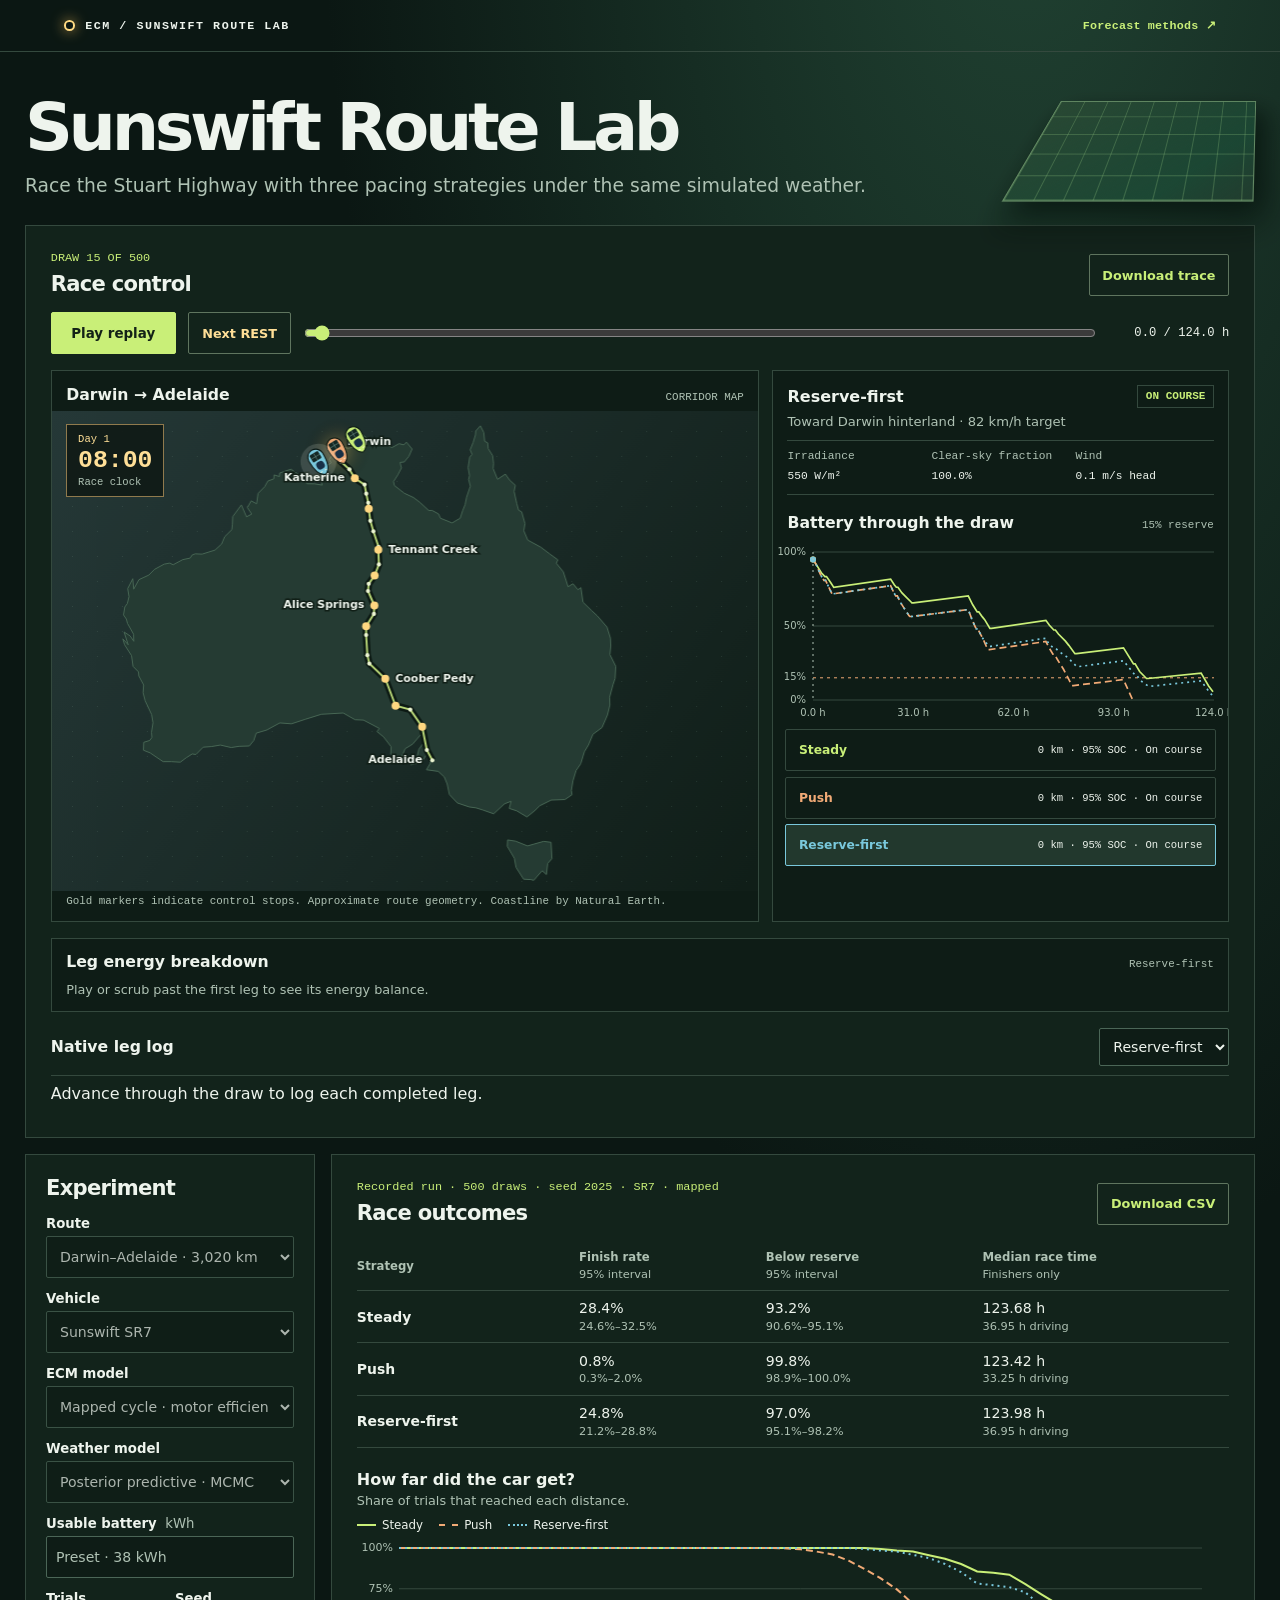
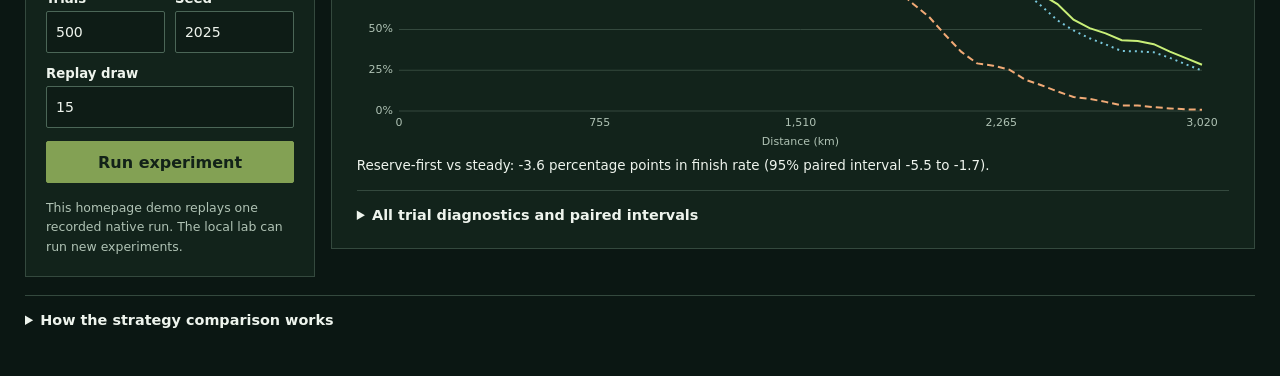
==== apps/route-lab/web/index.html @ 1223fb74 "Build race control replay and forecast inspection" ====
<!DOCTYPE html>
<html lang="en">
<head>
  <meta charset="utf-8">
  <meta name="viewport" content="width=device-width, initial-scale=1">
  <title>Sunswift Route Lab</title>
  <link rel="stylesheet" href="./lab.css">
  <script src="./lab.mjs" type="module"></script>
</head>
<body>
  <header class="top">
    <a class="brand" href="./"><span class="mark" aria-hidden="true"></span>ECM / SUNSWIFT ROUTE LAB</a>
    <nav aria-label="Pages"><a href="./methods.html">Forecast methods <span aria-hidden="true">↗</span></a></nav>
  </header>
  <main id="route-lab" data-endpoint="./api/run">
    <div class="intro">
      <div>
        <h1>Sunswift Route Lab</h1>
        <p>Race the Stuart Highway with three pacing strategies under the same simulated weather.</p>
      </div>
      <div class="solar-grid" aria-hidden="true"></div>
    </div>
    <section class="replay" id="replay" aria-labelledby="replay-heading" hidden>
      <div class="section-head">
        <div>
          <p class="readout" id="draw-label"></p>
          <h2 id="replay-heading">Race control</h2>
        </div>
        <button type="button" id="download-trace" class="download">Download trace</button>
      </div>
      <div class="timeline">
        <button type="button" id="play" class="play">Play replay</button>
        <button type="button" id="next-rest" class="download">Next REST</button>
        <label for="leg" class="sr-only">Elapsed race time</label>
        <input id="leg" type="range" min="0" max="0" step="any" value="0">
        <output id="leg-label" for="leg"></output>
      </div>
      <div class="race-dashboard">
        <figure class="map-card">
          <div class="panel-heading">
            <h3 id="route-map-heading">Route map</h3>
            <span id="map-kind"></span>
          </div>
          <div class="map-frame">
            <canvas id="route-map" role="img" aria-label="Animated Sunswift-style cars positioned along the simulated route. Each strategy’s distance and charge are shown alongside."></canvas>
            <div class="map-clock"><span id="race-day"></span><strong id="race-clock"></strong><span>Race clock</span></div>
          </div>
          <figcaption id="map-caption"></figcaption>
        </figure>
        <div class="battery-card">
          <section class="telemetry" aria-label="Selected strategy telemetry">
            <div class="telemetry-head"><strong id="active-policy"></strong><span id="race-phase" class="phase"></span></div>
            <p id="race-place"></p>
            <dl class="weather-strip">
              <div><dt>Irradiance</dt><dd id="race-solar"></dd></div>
              <div><dt>Clear-sky fraction</dt><dd id="race-cloud"></dd></div>
              <div><dt>Wind</dt><dd id="race-wind"></dd></div>
            </dl>
          </section>
          <div class="panel-heading"><h3>Battery through the draw</h3><span>15% reserve</span></div>
          <canvas id="battery" role="img" aria-label="State of charge by elapsed race time for the three strategies, with a dashed 15 percent reserve line."></canvas>
          <div id="policy-readouts" class="policy-readouts" aria-label="Select a strategy to inspect"></div>
        </div>
      </div>
      <section class="energy-card" aria-labelledby="energy-heading">
        <div class="panel-heading"><h3 id="energy-heading">Leg energy breakdown</h3><span id="energy-place"></span></div>
        <div id="energy-breakdown"></div>
      </section>
      <div class="log-head">
        <h3>Native leg log</h3>
        <label for="log-policy" class="sr-only">Log strategy</label>
        <select id="log-policy" aria-label="Log strategy">
          <option value="steady">Steady</option>
          <option value="push">Push</option>
          <option value="reserve-first" selected>Reserve-first</option>
        </select>
      </div>
      <ol id="trace-log" class="trace-log"></ol>
    </section>
    <div class="workspace">
      <aside class="settings">
        <h2>Experiment</h2>
        <form id="experiment">
          <fieldset id="run-inputs">
          <label for="route">Route</label>
          <select id="route" name="route">
            <option value="outback">Darwin–Adelaide · 3,020 km</option>
            <option value="rolling">Rolling country · 1,150 km</option>
          </select>
          <label for="vehicle">Vehicle</label>
          <select id="vehicle" name="vehicle">
            <option value="sr7">Sunswift SR7</option>
            <option value="sr8">SR8 battery + solar scenario</option>
            <option value="reference">Reference solar car</option>
          </select>
          <label for="model">ECM model</label>
          <select id="model" name="model">
            <option value="segment">Segment · fixed cruise</option>
            <option value="cycle">Drive cycle · speed ramps</option>
            <option value="mapped" selected>Mapped cycle · motor efficiency</option>
          </select>
          <label for="weather">Weather model</label>
          <select id="weather" name="weather">
            <option value="posterior">Posterior predictive · MCMC</option>
            <option value="baseline">Synthetic baseline</option>
          </select>
          <label for="pack">Usable battery <span>kWh</span></label>
          <input id="pack" name="pack_kwh" type="number" min="0.001" step="any" placeholder="Preset · 38 kWh">
          <div class="field-pair">
            <div>
              <label for="trials">Trials</label>
              <input id="trials" name="trials" type="number" required min="1" max="3000" step="1" value="500">
            </div>
            <div>
              <label for="seed">Seed</label>
              <input id="seed" name="seed" type="text" inputmode="numeric" required pattern="[0-9]{1,20}" value="2025">
            </div>
          </div>
          <label for="trace-trial">Replay draw</label>
          <input id="trace-trial" name="trace_trial" type="number" required min="1" max="500" step="1" value="15">
          <button id="run" type="submit">Run experiment</button>
          </fieldset>
        </form>
        <p class="settings-note" id="input-note">The routes and weather are synthetic. The SR8 preset covers battery and solar operation with provisional inputs.</p>
      </aside>
      <section class="results" aria-labelledby="results-heading" aria-busy="true">
        <div class="section-head">
          <div>
            <p class="readout" id="status" role="status">Running the first experiment…</p>
            <h2 id="results-heading">Race outcomes</h2>
          </div>
          <button type="button" id="download" class="download" disabled>Download CSV</button>
        </div>
        <div id="outcomes" hidden>
          <div class="table-wrap">
            <table>
              <thead>
                <tr><th scope="col">Strategy</th><th scope="col">Finish rate <span>95% interval</span></th><th scope="col">Below reserve <span>95% interval</span></th><th scope="col">Median race time <span>Finishers only</span></th></tr>
              </thead>
              <tbody id="summary"></tbody>
            </table>
          </div>
          <div class="chart-section">
            <h3>How far did the car get?</h3>
            <p>Share of trials that reached each distance.</p>
            <ul class="legend" aria-label="Chart series">
              <li><i class="steady"></i>Steady</li><li><i class="push"></i>Push</li><li><i class="reserve"></i>Reserve-first</li>
            </ul>
            <canvas id="reach" role="img" aria-label="Share of trials reaching each distance for the three pacing strategies. Finish rates are in the table above."></canvas>
          </div>
          <p class="comparison" id="comparison"></p>
          <details class="diagnostics">
            <summary>All trial diagnostics and paired intervals</summary>
            <div class="table-wrap">
              <table>
                <caption>Difference from steady · 95% paired interval</caption>
                <thead><tr><th scope="col">Strategy</th><th scope="col">Finish rate</th><th scope="col">Below reserve</th></tr></thead>
                <tbody id="paired"></tbody>
              </table>
              <table>
                <caption>Median across all simulated trials</caption>
                <thead>
                  <tr><th scope="col">Strategy</th><th scope="col">Distance</th><th scope="col">Final charge</th>
                  <th scope="col">Min. charge</th><th scope="col">DC demand</th><th scope="col">Solar</th><th scope="col">Spill</th></tr>
                </thead>
                <tbody id="trial-diagnostics"></tbody>
              </table>
            </div>
          </details>
        </div>
      </section>
    </div>
    <details>
      <summary>How the strategy comparison works</summary>
      <p>Before racing, a strategy team needs to know how much pace the battery can support when the weather changes. The lab draws possible conditions, runs all three policies on each draw, then measures how often each policy finishes or dips below 15% charge.</p>
      <p>Steady targets 82 km/h. Push targets 92 km/h. Reserve-first chooses 92, 85 or 75 km/h based on the energy it expects to spend on the current leg. Each strategy respects the leg’s cruise target cap. The intervals measure uncertainty from the simulated sample.</p>
    </details>
  </main>
</body>
</html>
---- apps/route-lab/web/lab.css ----
:root {
  color-scheme: dark;
  --paper: #0b1713;
  --sheet: #12231b;
  --field: #0e1c16;
  --ink: #eef4ed;
  --muted: #afc2b4;
  --line: #34493e;
  --teal: #c9ef78;
  --rust: #f1aa76;
  --blue: #79c8dc;
  --mono: "IBM Plex Mono", "SFMono-Regular", Consolas, monospace;
  font-family: "Instrument Sans", "Inter", system-ui, sans-serif;
}

* { box-sizing: border-box; }
body { margin: 0; background: radial-gradient(ellipse at 80% -10%, #214333 0, transparent 44rem), var(--paper); color: var(--ink); }
.top {
  display: flex; align-items: center; gap: .7rem; min-height: 52px; padding: .65rem max(5vw, 1rem);
  border-bottom: 1px solid var(--line); font: 650 .73rem var(--mono); letter-spacing: .13em;
}
.mark { width: .66rem; height: .66rem; border: 2px solid var(--teal); border-radius: 50%; }
main { width: min(1230px, calc(100% - 2rem)); margin: 0 auto; padding: clamp(1.75rem, 3.4vw, 2.5rem) 0 2rem; }
.intro { margin-bottom: 1.7rem; display: grid; grid-template-columns: 1fr 220px; gap: 1rem; align-items: center; }
h1, h2, h3, p { margin: 0; }
h1 { font-size: clamp(2.2rem, 5.2vw, 4.5rem); line-height: 1; letter-spacing: -.065em; font-weight: 750; }
.intro p { margin-top: .95rem; color: var(--muted); font-size: clamp(.98rem, 1.8vw, 1.17rem); }
.intro .intro-tag { margin: 0 0 .78rem; color: var(--teal); font: 650 .72rem var(--mono); letter-spacing: .12em; }
.solar-grid {
  height: 106px; transform: perspective(150px) rotateX(21deg) skewX(-16deg);
  border: 1px solid #628963;
  background: repeating-linear-gradient(90deg, #8abd794d 0 1px, transparent 1px 26px),
              repeating-linear-gradient(0deg, #8abd794d 0 1px, transparent 1px 21px),
              linear-gradient(145deg, #52774a38, #1c5039a6 75%, #213c2e);
  box-shadow: 10px 13px 26px #020b06aa;
}
.workspace { display: grid; grid-template-columns: minmax(248px, 290px) minmax(0, 1fr); gap: 1rem; align-items: start; }
.settings, .results { border: 1px solid var(--line); background: var(--sheet); }
.settings { padding: 1.25rem; }
h2 { font-size: 1.32rem; letter-spacing: -.035em; }
form { margin-top: 1rem; }
fieldset { border: 0; padding: 0; margin: 0; min-inline-size: 0; }
label { display: block; margin-bottom: .31rem; color: var(--ink); font-weight: 650; font-size: .83rem; }
label span { color: var(--muted); font-weight: 450; padding-left: .25rem; }
input, select, button { font: inherit; }
input, select {
  width: 100%; min-height: 42px; margin-bottom: .82rem; padding: .45rem .56rem;
  border: 1px solid #4b6657; border-radius: 2px; background: var(--field); color: var(--ink); font-size: .88rem;
}
input::placeholder { color: var(--muted); }
.field-pair { display: grid; grid-template-columns: 1fr 1fr; gap: .62rem; }
button { cursor: pointer; min-height: 42px; padding: .5rem .8rem; border-radius: 2px; font-weight: 675; }
button:focus-visible, input:focus-visible, select:focus-visible, summary:focus-visible {
  outline: 2px solid var(--blue); outline-offset: 2px;
}
button:disabled { cursor: default; opacity: .62; }
#run, .play { border: 1px solid var(--teal); background: var(--teal); color: #132217; }
#run { width: 100%; }
#run:hover:enabled, .play:hover:enabled { background: #dfff9e; }
.settings-note { margin-top: .9rem; color: var(--muted); font-size: .78rem; line-height: 1.55; }
.results { min-width: 0; padding: clamp(1rem, 2.6vw, 1.55rem); }
.section-head { display: flex; align-items: end; justify-content: space-between; gap: .75rem; margin-bottom: 1rem; }
.readout { color: var(--teal); font: .74rem var(--mono); margin-bottom: .38rem; }
.readout.error { color: var(--rust); }
.download { background: transparent; color: var(--teal); border: 1px solid #5f755f; font-size: .8rem; }
.download:hover:enabled { background: #284435; }
.table-wrap { overflow-x: auto; }
table { width: 100%; border-collapse: collapse; text-align: left; font-variant-numeric: tabular-nums; }
th, td { border-bottom: 1px solid var(--line); padding: .58rem .62rem; white-space: nowrap; }
thead th { font-size: .73rem; color: var(--muted); }
tbody th { font-size: .87rem; }
td { font-size: .88rem; }
th span, td span { display: block; font-size: .71rem; font-weight: 450; color: var(--muted); margin-top: .17rem; }
thead th:first-child, tbody th { padding-left: 0; }
.chart-section { margin-top: 1.35rem; }
.chart-section h3 { font-size: 1rem; }
.chart-section p { font-size: .8rem; color: var(--muted); margin-top: .28rem; }
.legend { display: flex; flex-wrap: wrap; gap: .6rem 1rem; list-style: none; padding: 0; margin: .65rem 0 .12rem; font-size: .74rem; }
.legend li { display: flex; align-items: center; gap: .38rem; }
.legend i { width: 19px; border-top: 2px solid var(--teal); }
.legend .push { border-top: 2px dashed var(--rust); }
.legend .reserve { border-top: 2px dotted var(--blue); }
canvas { display: block; width: 100%; height: 215px; }
.comparison { margin-top: .45rem; font-size: .84rem; line-height: 1.48; }
.diagnostics { margin-top: .85rem; padding-bottom: 0; }
.diagnostics table { margin-top: .8rem; }
caption { text-align: left; color: var(--muted); font: .74rem var(--mono); margin-bottom: .22rem; }
.replay { margin-top: 1rem; padding: clamp(1rem, 2.6vw, 1.55rem); background: var(--sheet); border: 1px solid var(--line); }
.pipeline { display: flex; flex-wrap: wrap; gap: .35rem .8rem; padding: 0; margin: 0 0 1rem; list-style: none; }
.pipeline li { font: .73rem var(--mono); color: var(--muted); }
.pipeline li + li::before { content: "→"; color: var(--teal); margin-right: .8rem; }
.timeline { display: grid; grid-template-columns: auto 1fr minmax(7.5rem,auto); gap: .8rem; align-items: center; }
.timeline input { margin: 0; accent-color: var(--teal); }
.timeline output { font: .76rem var(--mono); text-align: right; }
.play { min-width: 7.8rem; font-size: .84rem; }
.race-dashboard { display: grid; grid-template-columns: minmax(0, 1.55fr) minmax(280px, 1fr); gap: .8rem; margin: 1rem 0; }
.map-card, .battery-card, .energy-card { min-width: 0; background: var(--field); border: 1px solid var(--line); margin: 0; }
.panel-heading { display: flex; flex-wrap: wrap; align-items: baseline; justify-content: space-between; gap: .3rem .8rem; padding: .85rem .9rem .4rem; }
.panel-heading h3 { font-size: .98rem; }
.panel-heading span, .map-card figcaption { color: var(--muted); font: .68rem/1.5 var(--mono); }
#route-map { height: clamp(285px,32vw,365px); }
.map-card figcaption { padding: .1rem .9rem .72rem; }
#battery { height: 205px; }
.policy-readouts { display: grid; gap: .35rem; padding: 0 .75rem .75rem; }
.policy-readout {
  display: flex; align-items: center; justify-content: space-between; gap: .35rem .65rem;
  border: 1px solid var(--line); background: transparent; text-align: left; font-size: .77rem;
}
.policy-readout[aria-pressed="true"] { background: #22382d; border-color: currentColor; }
.policy-readout small { color: var(--ink); font: .66rem var(--mono); text-align: right; }
.policy-readout[data-policy="steady"] { color: var(--teal); }
.policy-readout[data-policy="push"] { color: var(--rust); }
.policy-readout[data-policy="reserve-first"] { color: var(--blue); }
.energy-card { margin: 0 0 1rem; }
#energy-breakdown { display: grid; grid-template-columns: 1fr 1.2fr; gap: .8rem 1.4rem; padding: .2rem .9rem .85rem; color: var(--muted); font-size: .8rem; }
#energy-breakdown h4 { margin: .18rem 0 .35rem; color: var(--ink); font-size: .77rem; }
#energy-breakdown dl { margin: 0; display: grid; grid-template-columns: minmax(0,1fr) auto; gap: .25rem .7rem; }
#energy-breakdown dd { margin: 0; text-align: right; font: .71rem/1.45 var(--mono); color: var(--ink); }
.log-head { display: flex; justify-content: space-between; align-items: center; gap: 1rem; margin-bottom: .55rem; }
.log-head h3 { font-size: .98rem; }
.log-head select { width: auto; margin-bottom: 0; min-height: 38px; }
.trace-log { max-height: 14rem; overflow: auto; list-style: none; margin: 0; padding: 0; }
.trace-log li { display: grid; gap: .27rem; padding: .55rem 0; border-top: 1px solid var(--line); }
.trace-log strong { font-size: .82rem; }
.trace-log span { color: var(--muted); font: .71rem/1.58 var(--mono); overflow-wrap: anywhere; }
.trace-log .depleted strong { color: var(--rust); }
.sr-only { position: absolute; width: 1px; height: 1px; clip-path: inset(50%); overflow: hidden; white-space: nowrap; }
details { margin-top: 1.15rem; border-top: 1px solid var(--line); padding: 1rem 0; }
summary { font-size: .9rem; font-weight: 680; cursor: pointer; }
details p { margin-top: .68rem; max-width: 75ch; color: var(--muted); line-height: 1.52; font-size: .85rem; }

@media (max-width: 745px) {
  .workspace { grid-template-columns: 1fr; }
  .intro { grid-template-columns: 1fr; }
  .solar-grid { display: none; }
  .race-dashboard { grid-template-columns: 1fr; }
  .settings { width: 100%; }
  form { display: grid; grid-template-columns: 1fr; }
  th, td { padding-right: .45rem; padding-left: .45rem; }
}

@media (max-width: 490px) {
  .timeline { grid-template-columns: auto 1fr; }
  .timeline output { grid-column: 1 / -1; text-align: left; }
  #energy-breakdown { grid-template-columns: 1fr; }
}

.top { justify-content: space-between; }
.top a { color: var(--ink); text-decoration: none; }
.top nav a { color: var(--teal); letter-spacing: .02em; }
.top a:hover { text-decoration: underline; text-underline-offset: .27em; }
a:focus-visible { outline: 2px solid var(--blue); outline-offset: 4px; }
.brand { display: flex; align-items: center; gap: .67rem; }
.brand .mark { border-color: #ffda83; box-shadow: 0 0 13px #b49046; flex: none; }
.replay { margin: 0 0 1rem; }
.timeline { grid-template-columns: auto auto minmax(0, 1fr) minmax(7.5rem, auto); }
#route-map { height: clamp(330px, 39vw, 480px); }
.map-frame { position: relative; }
.map-clock { position: absolute; top: .8rem; left: .9rem; display: grid; gap: .08rem; padding: .5rem .68rem; border: 1px solid #907a4d; color: #ffdf97; background: #111a16ed; font: .66rem var(--mono); pointer-events: none; }
.map-clock strong { font: 650 clamp(1.08rem, 3vw, 1.55rem) var(--mono); font-variant-numeric: tabular-nums; }
.map-clock span:last-child { color: var(--muted); }
.telemetry { padding: .85rem .9rem .25rem; }
.telemetry-head { display: flex; align-items: center; justify-content: space-between; gap: .4rem; }
.phase { font: 620 .69rem var(--mono); text-transform: uppercase; padding: .28rem .46rem; border: 1px solid var(--line); color: var(--teal); }
.phase[data-phase="control"], .phase[data-phase="overnight"] { color: #ffdf97; border-color: #907a4d; }
.phase[data-phase="depleted"] { color: var(--rust); }
#race-place { margin: .38rem 0 .68rem; font-size: .82rem; color: var(--muted); }
.weather-strip { display: grid; grid-template-columns: repeat(3, minmax(0, 1fr)); gap: .35rem; padding: .55rem 0 .58rem; margin: 0; border-block: 1px solid var(--line); font: .7rem/1.4 var(--mono); }
.weather-strip dt { color: var(--muted); }
.weather-strip dd { margin: .25rem 0 0; }
#next-rest { color: #ffdf97; }
#battery { height: 190px; }
@media (max-width: 560px) {
  .top { letter-spacing: .06em; font-size: .64rem; }
  .timeline { grid-template-columns: minmax(0, 1fr) auto; gap: .2rem .6rem; }
  .timeline .play { justify-self: start; }
  .timeline input, .timeline output { grid-column: auto; }
  .timeline output { text-align: right; }
  .map-clock { left: .45rem; top: .45rem; padding: .3rem; }
}

.methods { max-width: 1040px; }
.method-panel { background: var(--sheet); border: 1px solid var(--line); padding: clamp(.85rem, 2.8vw, 1.5rem); }
.method-panel p:not(.readout) { color: var(--muted); font-size: .88rem; line-height: 1.65; }
.method-panel .section-head { align-items: center; flex-wrap: wrap; }
.feature-switch { display: flex; gap: .36rem; }
.feature-switch button { color: var(--ink); background: var(--field); border: 1px solid var(--line); font-size: .82rem; }
.feature-switch [aria-pressed="true"] { color: var(--teal); border-color: var(--teal); background: #244132; }
.chain-chart { margin-top: .75rem; background: #0c1914; border: 1px solid var(--line); }
#chain-trace { height: clamp(195px, 29vw, 305px); }
.chain-scrub { display: grid; grid-template-columns: auto minmax(0, 1fr) 4ch; gap: .6rem; align-items: center; margin: .5rem 0; }
.chain-scrub label, .chain-scrub input { margin: 0; }
.chain-scrub input { accent-color: var(--teal); }
.chain-scrub output { font: .72rem var(--mono); text-align: right; }
.chain-stats, .posterior-stats { display: grid; grid-template-columns: repeat(4, minmax(0, 1fr)); gap: .55rem; font-family: var(--mono); }
.chain-stats > div, .posterior-stats > div { display: grid; gap: .3rem; min-width: 0; background: var(--field); border-top: 1px solid var(--line); padding: .56rem; font-size: .76rem; }
.chain-stats small, .posterior-stats dt { color: var(--muted); font-size: .69rem; }
.posterior-stats { grid-template-columns: repeat(3, minmax(0, 1fr)); margin: .75rem 0 0; }
.posterior-stats dd { margin: 0; font-weight: 650; }
.method-grid { display: grid; grid-template-columns: 1fr 1fr; gap: .85rem; margin-top: .85rem; }
.method-grid p { margin-top: .52rem; }
.method-grid code { display: block; margin: .8rem 0; color: var(--teal); font: .76rem/1.6 var(--mono); overflow-wrap: anywhere; }
.method-sources { display: flex; flex-wrap: wrap; gap: .6rem 1.2rem; padding-top: 1rem; font-size: .76rem; }
.method-sources a { color: var(--muted); text-underline-offset: .23em; }
@media (max-width: 610px) {
  .method-grid { grid-template-columns: 1fr; }
  .chain-stats { grid-template-columns: repeat(2, minmax(0, 1fr)); }
  .chain-scrub { grid-template-columns: minmax(0, 1fr) 4ch; }
  .chain-scrub label { grid-column: 1 / -1; }
}
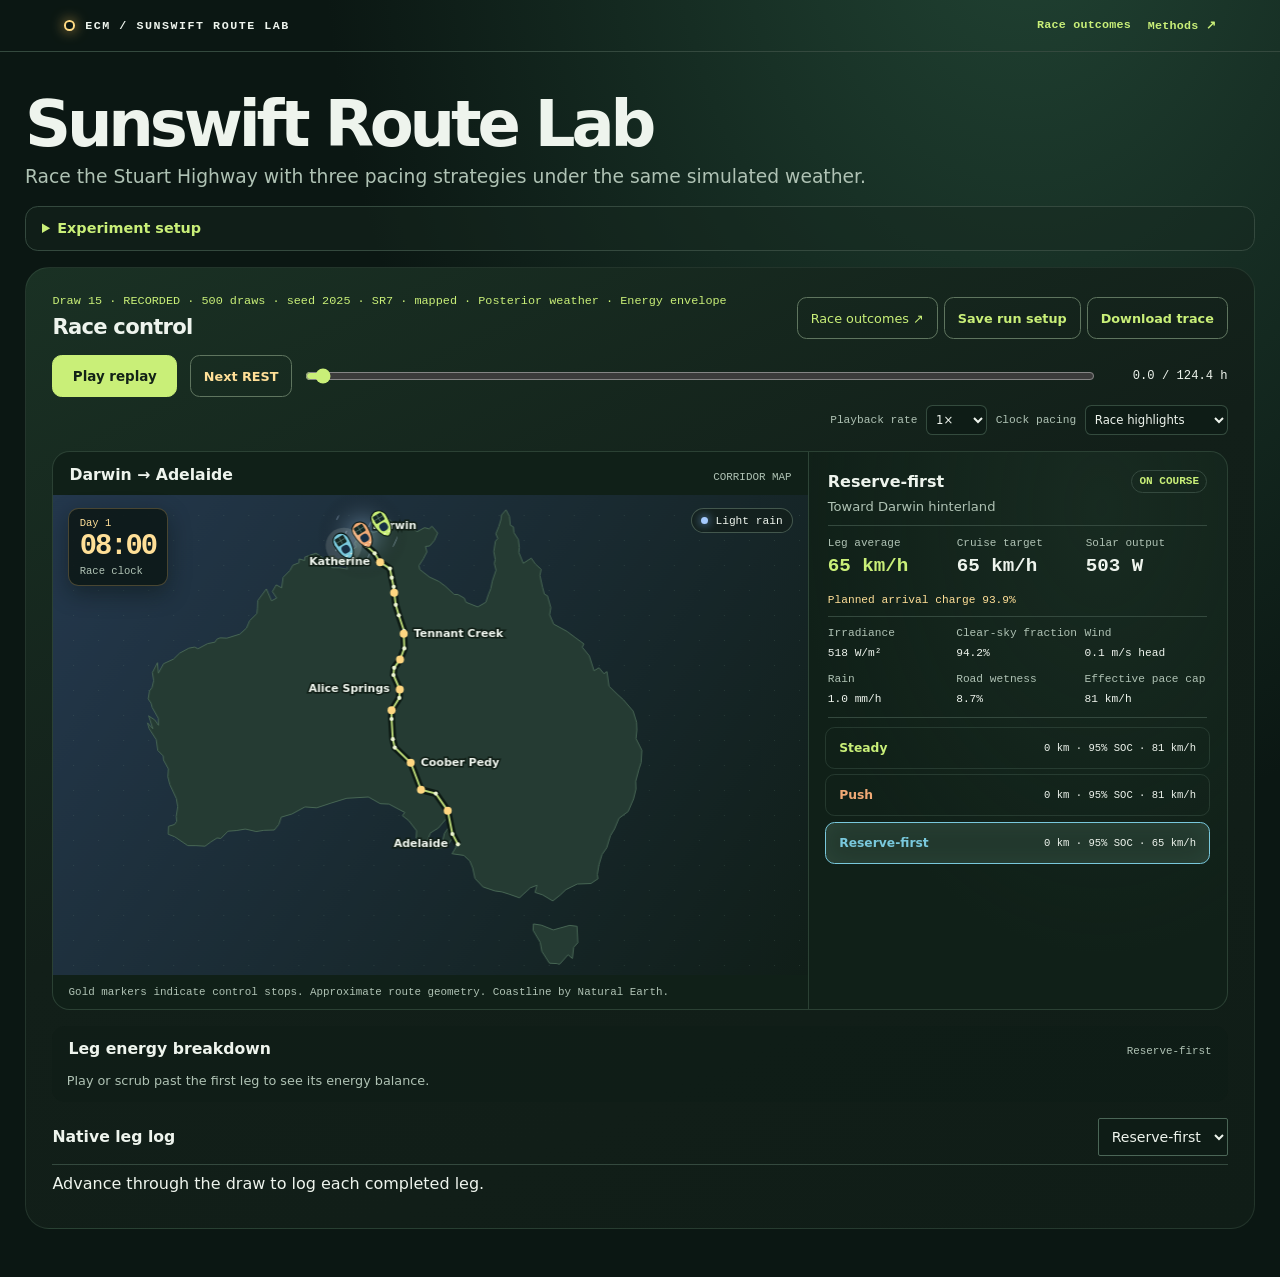
==== commit 41841c31: "Separate race analytics and add configurable replay weather" ====
--- a/apps/route-lab/web/index.html
+++ b/apps/route-lab/web/index.html
@@ -10,23 +10,31 @@
 <body>
   <header class="top">
     <a class="brand" href="./"><span class="mark" aria-hidden="true"></span>ECM / SUNSWIFT ROUTE LAB</a>
-    <nav aria-label="Pages"><a href="./methods.html">Forecast methods <span aria-hidden="true">↗</span></a></nav>
+    <nav aria-label="Pages"><a href="./analytics.html" id="analytics-nav">Race outcomes</a><a href="./methods.html">Methods <span aria-hidden="true">↗</span></a></nav>
   </header>
-  <main id="route-lab" data-endpoint="./api/run">
+  <main id="route-lab">
     <div class="intro">
       <div>
         <h1>Sunswift Route Lab</h1>
         <p>Race the Stuart Highway with three pacing strategies under the same simulated weather.</p>
       </div>
-      <div class="solar-grid" aria-hidden="true"></div>
     </div>
+    <details id="setup" class="inline-setup">
+      <summary>Experiment setup</summary>
+      <div id="setup-host"><a href="./configure.html">Open setup</a></div>
+    </details>
+    <p id="run-feedback" class="run-feedback" role="status">Running experiment…</p>
     <section class="replay" id="replay" aria-labelledby="replay-heading" hidden>
       <div class="section-head">
         <div>
           <p class="readout" id="draw-label"></p>
           <h2 id="replay-heading">Race control</h2>
         </div>
-        <button type="button" id="download-trace" class="download">Download trace</button>
+        <div class="run-actions">
+          <a href="./analytics.html" id="analytics-link" class="download">Race outcomes ↗</a>
+          <button type="button" id="save-scenario" class="download" disabled>Save run setup</button>
+          <button type="button" id="download-trace" class="download">Download trace</button>
+        </div>
       </div>
       <div class="timeline">
         <button type="button" id="play" class="play">Play replay</button>
@@ -34,6 +42,17 @@
         <label for="leg" class="sr-only">Elapsed race time</label>
         <input id="leg" type="range" min="0" max="0" step="any" value="0">
         <output id="leg-label" for="leg"></output>
+      </div>
+      <div class="replay-options">
+        <label for="replay-rate">Playback rate</label>
+        <select id="replay-rate">
+          <option value="0.5">0.5×</option><option value="1" selected>1×</option>
+          <option value="2">2×</option><option value="4">4×</option>
+        </select>
+        <label for="replay-clock-mode">Clock pacing</label>
+        <select id="replay-clock-mode">
+          <option value="highlights">Race highlights</option><option value="uniform">Uniform time scale</option>
+        </select>
       </div>
       <div class="race-dashboard">
         <figure class="map-card">
@@ -44,6 +63,7 @@
           <div class="map-frame">
             <canvas id="route-map" role="img" aria-label="Animated Sunswift-style cars positioned along the simulated route. Each strategy’s distance and charge are shown alongside."></canvas>
             <div class="map-clock"><span id="race-day"></span><strong id="race-clock"></strong><span>Race clock</span></div>
+            <div class="map-sky"><span class="sky-dot" aria-hidden="true"></span><span id="map-sky"></span></div>
           </div>
           <figcaption id="map-caption"></figcaption>
         </figure>
@@ -51,14 +71,21 @@
           <section class="telemetry" aria-label="Selected strategy telemetry">
             <div class="telemetry-head"><strong id="active-policy"></strong><span id="race-phase" class="phase"></span></div>
             <p id="race-place"></p>
+            <dl class="pace-strip">
+              <div><dt>Leg average</dt><dd id="race-speed"></dd></div>
+              <div><dt>Cruise target</dt><dd id="race-target"></dd></div>
+              <div><dt>Solar output</dt><dd id="race-output"></dd></div>
+            </dl>
+            <p id="race-plan" hidden></p>
             <dl class="weather-strip">
               <div><dt>Irradiance</dt><dd id="race-solar"></dd></div>
               <div><dt>Clear-sky fraction</dt><dd id="race-cloud"></dd></div>
               <div><dt>Wind</dt><dd id="race-wind"></dd></div>
+              <div><dt>Rain</dt><dd id="race-rain"></dd></div>
+              <div><dt>Road wetness</dt><dd id="race-wetness"></dd></div>
+              <div><dt>Effective pace cap</dt><dd id="race-cap"></dd></div>
             </dl>
           </section>
-          <div class="panel-heading"><h3>Battery through the draw</h3><span>15% reserve</span></div>
-          <canvas id="battery" role="img" aria-label="State of charge by elapsed race time for the three strategies, with a dashed 15 percent reserve line."></canvas>
           <div id="policy-readouts" class="policy-readouts" aria-label="Select a strategy to inspect"></div>
         </div>
       </div>
@@ -77,104 +104,7 @@
       </div>
       <ol id="trace-log" class="trace-log"></ol>
     </section>
-    <div class="workspace">
-      <aside class="settings">
-        <h2>Experiment</h2>
-        <form id="experiment">
-          <fieldset id="run-inputs">
-          <label for="route">Route</label>
-          <select id="route" name="route">
-            <option value="outback">Darwin–Adelaide · 3,020 km</option>
-            <option value="rolling">Rolling country · 1,150 km</option>
-          </select>
-          <label for="vehicle">Vehicle</label>
-          <select id="vehicle" name="vehicle">
-            <option value="sr7">Sunswift SR7</option>
-            <option value="sr8">SR8 battery + solar scenario</option>
-            <option value="reference">Reference solar car</option>
-          </select>
-          <label for="model">ECM model</label>
-          <select id="model" name="model">
-            <option value="segment">Segment · fixed cruise</option>
-            <option value="cycle">Drive cycle · speed ramps</option>
-            <option value="mapped" selected>Mapped cycle · motor efficiency</option>
-          </select>
-          <label for="weather">Weather model</label>
-          <select id="weather" name="weather">
-            <option value="posterior">Posterior predictive · MCMC</option>
-            <option value="baseline">Synthetic baseline</option>
-          </select>
-          <label for="pack">Usable battery <span>kWh</span></label>
-          <input id="pack" name="pack_kwh" type="number" min="0.001" step="any" placeholder="Preset · 38 kWh">
-          <div class="field-pair">
-            <div>
-              <label for="trials">Trials</label>
-              <input id="trials" name="trials" type="number" required min="1" max="3000" step="1" value="500">
-            </div>
-            <div>
-              <label for="seed">Seed</label>
-              <input id="seed" name="seed" type="text" inputmode="numeric" required pattern="[0-9]{1,20}" value="2025">
-            </div>
-          </div>
-          <label for="trace-trial">Replay draw</label>
-          <input id="trace-trial" name="trace_trial" type="number" required min="1" max="500" step="1" value="15">
-          <button id="run" type="submit">Run experiment</button>
-          </fieldset>
-        </form>
-        <p class="settings-note" id="input-note">The routes and weather are synthetic. The SR8 preset covers battery and solar operation with provisional inputs.</p>
-      </aside>
-      <section class="results" aria-labelledby="results-heading" aria-busy="true">
-        <div class="section-head">
-          <div>
-            <p class="readout" id="status" role="status">Running the first experiment…</p>
-            <h2 id="results-heading">Race outcomes</h2>
-          </div>
-          <button type="button" id="download" class="download" disabled>Download CSV</button>
-        </div>
-        <div id="outcomes" hidden>
-          <div class="table-wrap">
-            <table>
-              <thead>
-                <tr><th scope="col">Strategy</th><th scope="col">Finish rate <span>95% interval</span></th><th scope="col">Below reserve <span>95% interval</span></th><th scope="col">Median race time <span>Finishers only</span></th></tr>
-              </thead>
-              <tbody id="summary"></tbody>
-            </table>
-          </div>
-          <div class="chart-section">
-            <h3>How far did the car get?</h3>
-            <p>Share of trials that reached each distance.</p>
-            <ul class="legend" aria-label="Chart series">
-              <li><i class="steady"></i>Steady</li><li><i class="push"></i>Push</li><li><i class="reserve"></i>Reserve-first</li>
-            </ul>
-            <canvas id="reach" role="img" aria-label="Share of trials reaching each distance for the three pacing strategies. Finish rates are in the table above."></canvas>
-          </div>
-          <p class="comparison" id="comparison"></p>
-          <details class="diagnostics">
-            <summary>All trial diagnostics and paired intervals</summary>
-            <div class="table-wrap">
-              <table>
-                <caption>Difference from steady · 95% paired interval</caption>
-                <thead><tr><th scope="col">Strategy</th><th scope="col">Finish rate</th><th scope="col">Below reserve</th></tr></thead>
-                <tbody id="paired"></tbody>
-              </table>
-              <table>
-                <caption>Median across all simulated trials</caption>
-                <thead>
-                  <tr><th scope="col">Strategy</th><th scope="col">Distance</th><th scope="col">Final charge</th>
-                  <th scope="col">Min. charge</th><th scope="col">DC demand</th><th scope="col">Solar</th><th scope="col">Spill</th></tr>
-                </thead>
-                <tbody id="trial-diagnostics"></tbody>
-              </table>
-            </div>
-          </details>
-        </div>
-      </section>
-    </div>
-    <details>
-      <summary>How the strategy comparison works</summary>
-      <p>Before racing, a strategy team needs to know how much pace the battery can support when the weather changes. The lab draws possible conditions, runs all three policies on each draw, then measures how often each policy finishes or dips below 15% charge.</p>
-      <p>Steady targets 82 km/h. Push targets 92 km/h. Reserve-first chooses 92, 85 or 75 km/h based on the energy it expects to spend on the current leg. Each strategy respects the leg’s cruise target cap. The intervals measure uncertainty from the simulated sample.</p>
-    </details>
+
   </main>
 </body>
 </html>
--- a/apps/route-lab/web/lab.css
+++ b/apps/route-lab/web/lab.css
@@ -26,17 +26,7 @@
 h1 { font-size: clamp(2.2rem, 5.2vw, 4.5rem); line-height: 1; letter-spacing: -.065em; font-weight: 750; }
 .intro p { margin-top: .95rem; color: var(--muted); font-size: clamp(.98rem, 1.8vw, 1.17rem); }
 .intro .intro-tag { margin: 0 0 .78rem; color: var(--teal); font: 650 .72rem var(--mono); letter-spacing: .12em; }
-.solar-grid {
-  height: 106px; transform: perspective(150px) rotateX(21deg) skewX(-16deg);
-  border: 1px solid #628963;
-  background: repeating-linear-gradient(90deg, #8abd794d 0 1px, transparent 1px 26px),
-              repeating-linear-gradient(0deg, #8abd794d 0 1px, transparent 1px 21px),
-              linear-gradient(145deg, #52774a38, #1c5039a6 75%, #213c2e);
-  box-shadow: 10px 13px 26px #020b06aa;
-}
-.workspace { display: grid; grid-template-columns: minmax(248px, 290px) minmax(0, 1fr); gap: 1rem; align-items: start; }
-.settings, .results { border: 1px solid var(--line); background: var(--sheet); }
-.settings { padding: 1.25rem; }
+.results { border: 1px solid var(--line); background: var(--sheet); }
 h2 { font-size: 1.32rem; letter-spacing: -.035em; }
 form { margin-top: 1rem; }
 fieldset { border: 0; padding: 0; margin: 0; min-inline-size: 0; }
@@ -57,7 +47,6 @@
 #run, .play { border: 1px solid var(--teal); background: var(--teal); color: #132217; }
 #run { width: 100%; }
 #run:hover:enabled, .play:hover:enabled { background: #dfff9e; }
-.settings-note { margin-top: .9rem; color: var(--muted); font-size: .78rem; line-height: 1.55; }
 .results { min-width: 0; padding: clamp(1rem, 2.6vw, 1.55rem); }
 .section-head { display: flex; align-items: end; justify-content: space-between; gap: .75rem; margin-bottom: 1rem; }
 .readout { color: var(--teal); font: .74rem var(--mono); margin-bottom: .38rem; }
@@ -130,11 +119,8 @@
 details p { margin-top: .68rem; max-width: 75ch; color: var(--muted); line-height: 1.52; font-size: .85rem; }
 
 @media (max-width: 745px) {
-  .workspace { grid-template-columns: 1fr; }
   .intro { grid-template-columns: 1fr; }
-  .solar-grid { display: none; }
   .race-dashboard { grid-template-columns: 1fr; }
-  .settings { width: 100%; }
   form { display: grid; grid-template-columns: 1fr; }
   th, td { padding-right: .45rem; padding-left: .45rem; }
 }
@@ -208,3 +194,97 @@
   .chain-scrub { grid-template-columns: minmax(0, 1fr) 4ch; }
   .chain-scrub label { grid-column: 1 / -1; }
 }
+
+.top nav { display: flex; flex-wrap: wrap; gap: .45rem 1.05rem; justify-content: flex-end; }
+.field-note { color: var(--muted); font-size: .72rem; line-height: 1.48; }
+#scenario-status { margin-top: .55rem; }
+#scenario-status.error { color: var(--rust); }
+.file-label { display: inline-flex; align-items: center; cursor: pointer; margin-bottom: 0; }
+.pace-strip { display: grid; grid-template-columns: repeat(3, minmax(0, 1fr)); gap: .45rem; margin: .45rem 0; padding: .55rem 0; border-top: 1px solid var(--line); }
+.pace-strip dt { font: .69rem/1.45 var(--mono); color: var(--muted); }
+.pace-strip dd { margin: .2rem 0 0; font: 650 clamp(.82rem, 1.7vw, 1.2rem)/1.32 var(--mono); color: var(--ink); }
+#race-speed { color: var(--teal); }
+#race-plan { margin: -.16rem 0 .54rem; color: #ffdf97; font: .7rem/1.32 var(--mono); }
+.history-heading { align-items: center; }
+.history-switch { display: flex; gap: .25rem; }
+.history-switch button { min-height: 30px; padding: .2rem .45rem; color: var(--muted); background: transparent; border: 1px solid var(--line); font: .69rem var(--mono); }
+.history-switch button[aria-pressed="true"] { color: var(--teal); border-color: #789d6d; background: #1f3528; }
+
+.setup-page .intro { grid-template-columns: 1fr; }
+.setup-toolbar { display: flex; align-items: center; flex-wrap: wrap; gap: .7rem 1rem; }
+.setup-toolbar .file-label { min-height: 37px; padding: .48rem .64rem; }
+.setup-toolbar :focus-within .file-label { outline: 2px solid var(--blue); outline-offset: 2px; }
+.setup-toolbar #scenario-status { margin: 0; }
+.setup-grid { display: grid; grid-template-columns: repeat(3, minmax(0, 1fr)); gap: 1rem; }
+.setup-card { padding: 1.1rem 1.15rem; border: 1px solid var(--line); background: var(--sheet); }
+.setup-card legend { padding: 0 .3rem; font-weight: 700; font-size: .98rem; }
+.setup-card .field-pair > div { min-width: 0; }
+.setup-card .field-note { margin-top: .25rem; }
+.setup-submit { display: flex; justify-content: space-between; align-items: center; flex-wrap: wrap; gap: .7rem; margin-top: 1rem; }
+.setup-submit #run { width: auto; min-width: 10rem; }
+.setup-submit #run span { margin-left: .6rem; }
+.run-actions a { display: inline-flex; align-items: center; padding: .5rem .8rem; text-decoration: none; }
+.run-actions { display: flex; flex-wrap: wrap; justify-content: flex-end; gap: .4rem; }
+.run-feedback { margin: 0 0 1rem; padding: .65rem .8rem; border: 1px solid var(--line); color: var(--muted); font: .76rem/1.45 var(--mono); background: var(--sheet); }
+.run-feedback.error { color: var(--rust); }
+@media (max-width: 790px) {
+  .setup-grid { grid-template-columns: 1fr; }
+}
+
+.inline-setup { margin: 0 0 1rem; padding: 0; border: 1px solid var(--line); background: var(--sheet); }
+.inline-setup > summary { padding: .85rem 1rem; color: var(--teal); }
+#setup-host { padding: 0 1rem 1rem; }
+#setup-host > a { color: var(--teal); font-size: .82rem; }
+.analytics .intro { grid-template-columns: 1fr; }
+.telemetry-history { margin-top: 1rem; }
+.telemetry-history #battery { height: clamp(200px, 25vw, 310px); }
+.history-scrub { display: grid; grid-template-columns: auto minmax(0, 1fr) auto; align-items: center; gap: .65rem; }
+.history-scrub label, .history-scrub input { margin: 0; }
+.history-scrub input { accent-color: var(--teal); }
+.history-scrub output, .history-values { font: .75rem var(--mono); color: var(--muted); }
+.history-values { display: flex; flex-wrap: wrap; gap: .55rem 1.2rem; list-style: none; padding: 0; margin: .5rem 0 0; }
+@media (max-width: 530px) {
+  .history-scrub { grid-template-columns: minmax(0, 1fr) auto; }
+  .history-scrub label { grid-column: 1 / -1; }
+}
+
+/* Race control uses one continuous surface for the course and its live instruments. */
+#route-lab .intro { grid-template-columns: 1fr; margin-bottom: 1.15rem; }
+#route-lab .intro h1 { font-size: clamp(2.25rem, 5vw, 4.05rem); }
+#route-lab .intro p { margin-top: .65rem; }
+#route-lab .replay { padding: clamp(.85rem, 2.45vw, 1.65rem); border-radius: 1.5rem; border-color: #52705c48; background: linear-gradient(155deg, #1a3124, #121f19 46%, #101d17); }
+#route-lab .race-dashboard { gap: 0; grid-template-columns: minmax(0, 1.8fr) minmax(270px, 1fr); border: 1px solid #5979645f; border-radius: 1.1rem; overflow: hidden; background: #102018; }
+#route-lab .map-card, #route-lab .battery-card { border: 0; background: none; }
+#route-lab .battery-card { border-left: 1px solid #5979645f; padding: .3rem; background: radial-gradient(100% 110% at 70% 10%, #2942344d, transparent 73%); }
+#route-lab .panel-heading { padding: .82rem 1rem .64rem; }
+#route-lab figcaption { padding: .55rem .95rem; }
+#route-lab .weather-strip { row-gap: .7rem; }
+#route-lab .telemetry { padding: .85rem .9rem .55rem; }
+#route-lab .energy-card { border: 0; background: #0d1b1559; border-radius: .8rem; }
+#route-lab .download, #route-lab .play, #route-lab .policy-readout { border-radius: .6rem; }
+#route-lab .policy-readout { border-color: #55715f50; }
+#route-lab .policy-readout[aria-pressed="true"] { border-color: currentColor; box-shadow: inset 0 0 24px #88bca319; }
+#route-lab .phase { border-radius: 999px; }
+#route-lab .map-clock { border: 1px solid #a0875466; border-radius: .65rem; background: #0d1817e2; box-shadow: 0 8px 22px #08100c6b; }
+#route-lab .map-clock strong { font-size: clamp(1.3rem, 3.6vw, 1.8rem); letter-spacing: -.07em; }
+.map-sky { position: absolute; inset: .8rem .9rem auto auto; display: flex; align-items: center; gap: .45rem; padding: .35rem .6rem; border: 1px solid #89a4906b; border-radius: 999px; background: #14211eed; font: .7rem var(--mono); pointer-events: none; }
+.sky-dot { width: .45rem; height: .45rem; background: #e0d288; border-radius: 50%; box-shadow: 0 0 10px #e0d28868; }
+.map-sky[data-rain="true"] .sky-dot { background: #a5caff; box-shadow: 0 0 10px #81b7fd; }
+.replay-options { display: flex; flex-wrap: wrap; justify-content: flex-end; align-items: center; gap: .35rem .55rem; margin: .45rem 0 0; }
+.replay-options label { margin: 0; font: .7rem var(--mono); color: var(--muted); }
+.replay-options select { width: auto; min-height: 30px; margin: 0; padding: .2rem .3rem; border: 1px solid #58796582; border-radius: .4rem; font-size: .73rem; }
+.inline-setup { border-radius: .8rem; background: #17292075; }
+.inline-setup[open] { background: #172920e0; }
+#setup-host .setup-card { border-radius: .8rem; background: #13231c; }
+.results { border-radius: 1rem; }
+.history-switch button { border-radius: .4rem; }
+@media (max-width: 745px) {
+  #route-lab .race-dashboard { grid-template-columns: 1fr; }
+  #route-lab .battery-card { border-left: 0; border-top: 1px solid #5979645f; }
+  .replay-options { justify-content: flex-start; }
+}
+@media (max-width: 520px) {
+  #route-lab .section-head { align-items: flex-start; flex-direction: column; }
+  #route-lab .run-actions { justify-content: flex-start; }
+  #route-lab .run-actions > * { min-height: 36px; }
+}
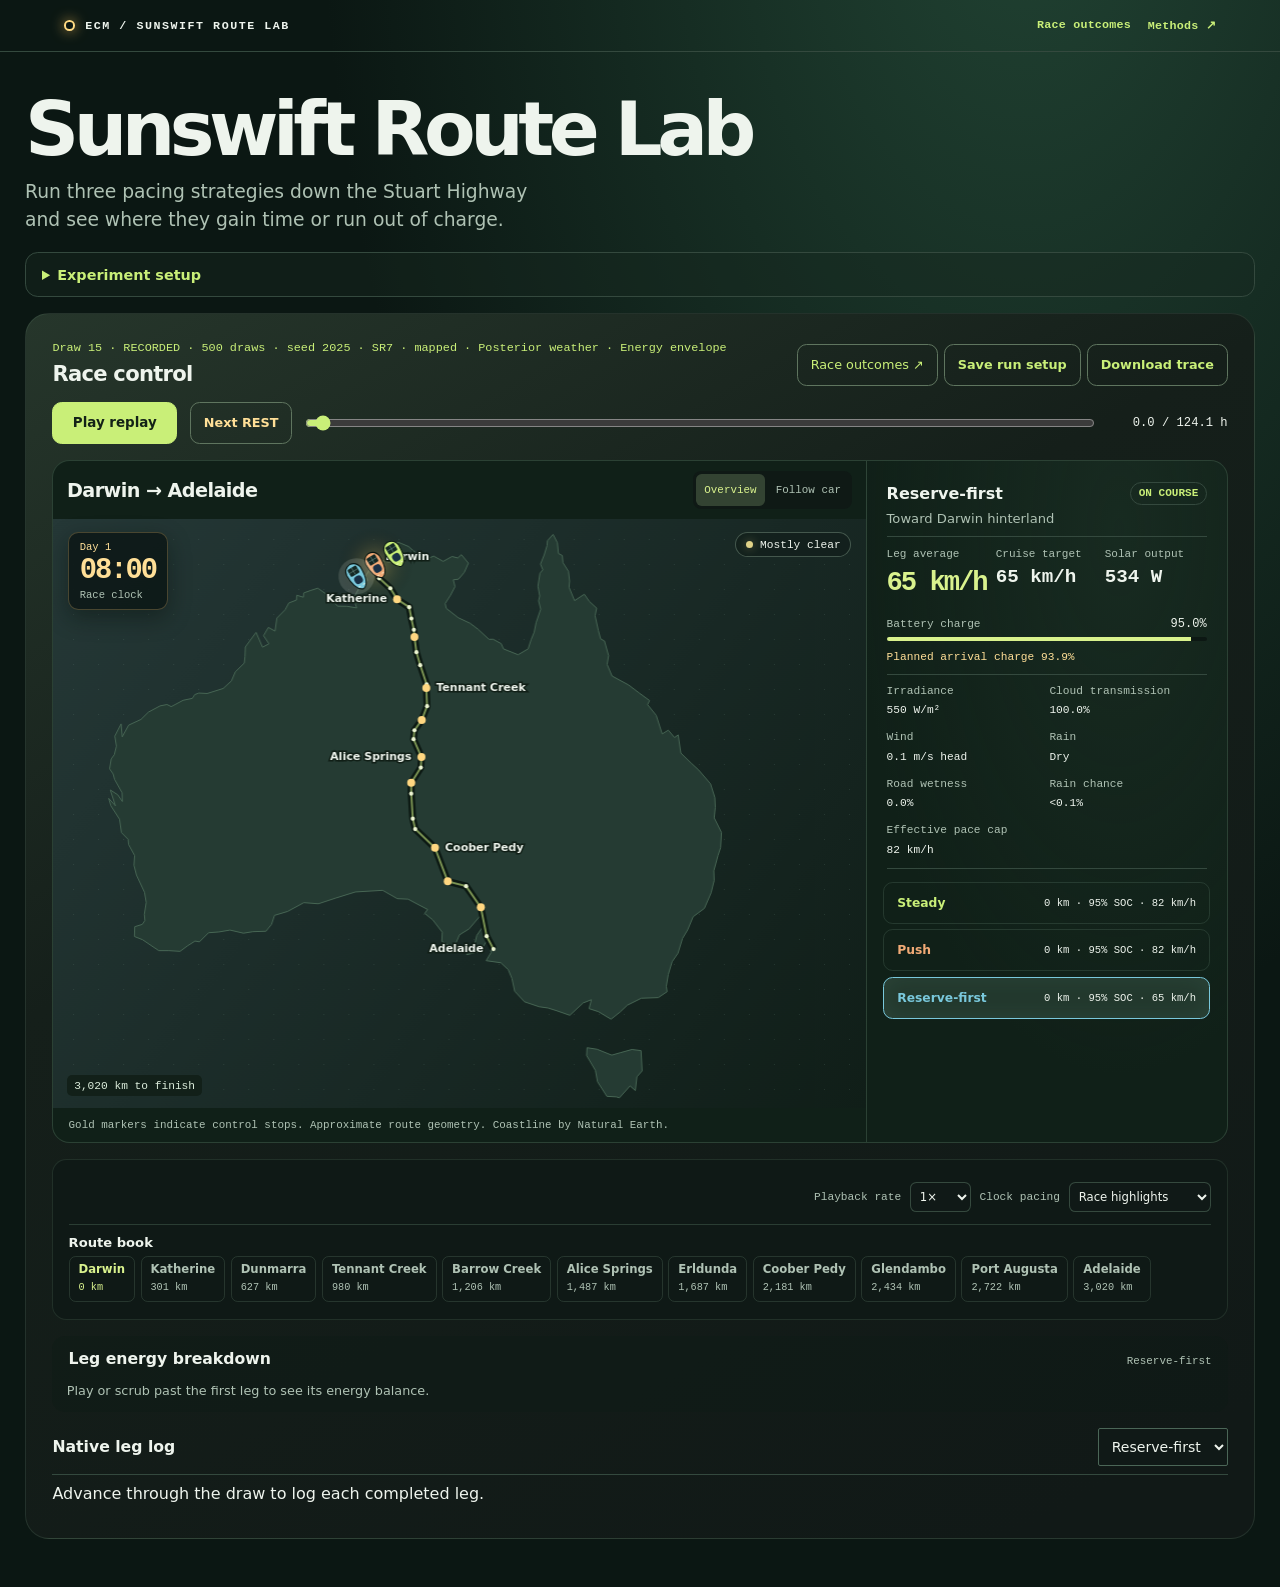
==== commit e183aa3b: "Make the SR7 replay course-first and expose weather controls" ====
--- a/apps/route-lab/web/index.html
+++ b/apps/route-lab/web/index.html
@@ -16,7 +16,7 @@
     <div class="intro">
       <div>
         <h1>Sunswift Route Lab</h1>
-        <p>Race the Stuart Highway with three pacing strategies under the same simulated weather.</p>
+        <p>Run three pacing strategies down the Stuart Highway and see where they gain time or run out of charge.</p>
       </div>
     </div>
     <details id="setup" class="inline-setup">
@@ -43,26 +43,19 @@
         <input id="leg" type="range" min="0" max="0" step="any" value="0">
         <output id="leg-label" for="leg"></output>
       </div>
-      <div class="replay-options">
-        <label for="replay-rate">Playback rate</label>
-        <select id="replay-rate">
-          <option value="0.5">0.5×</option><option value="1" selected>1×</option>
-          <option value="2">2×</option><option value="4">4×</option>
-        </select>
-        <label for="replay-clock-mode">Clock pacing</label>
-        <select id="replay-clock-mode">
-          <option value="highlights">Race highlights</option><option value="uniform">Uniform time scale</option>
-        </select>
-      </div>
       <div class="race-dashboard">
         <figure class="map-card">
           <div class="panel-heading">
             <h3 id="route-map-heading">Route map</h3>
-            <span id="map-kind"></span>
+            <div class="map-view" role="group" aria-label="Map camera">
+              <button type="button" data-camera="overview" aria-pressed="true">Overview</button>
+              <button type="button" data-camera="follow" aria-pressed="false">Follow car</button>
+            </div>
           </div>
           <div class="map-frame">
             <canvas id="route-map" role="img" aria-label="Animated Sunswift-style cars positioned along the simulated route. Each strategy’s distance and charge are shown alongside."></canvas>
             <div class="map-clock"><span id="race-day"></span><strong id="race-clock"></strong><span>Race clock</span></div>
+            <div id="map-progress" class="map-progress"></div>
             <div class="map-sky"><span class="sky-dot" aria-hidden="true"></span><span id="map-sky"></span></div>
           </div>
           <figcaption id="map-caption"></figcaption>
@@ -76,18 +69,41 @@
               <div><dt>Cruise target</dt><dd id="race-target"></dd></div>
               <div><dt>Solar output</dt><dd id="race-output"></dd></div>
             </dl>
+            <div class="charge-readout">
+              <label for="selected-charge">Battery charge</label>
+              <meter id="selected-charge" min="0" max="100" low="15" optimum="85" value="95"></meter>
+              <output id="selected-charge-label" for="selected-charge"></output>
+            </div>
             <p id="race-plan" hidden></p>
             <dl class="weather-strip">
               <div><dt>Irradiance</dt><dd id="race-solar"></dd></div>
-              <div><dt>Clear-sky fraction</dt><dd id="race-cloud"></dd></div>
+              <div><dt>Cloud transmission</dt><dd id="race-cloud"></dd></div>
               <div><dt>Wind</dt><dd id="race-wind"></dd></div>
               <div><dt>Rain</dt><dd id="race-rain"></dd></div>
               <div><dt>Road wetness</dt><dd id="race-wetness"></dd></div>
+              <div><dt>Rain chance</dt><dd id="race-rain-chance"></dd></div>
               <div><dt>Effective pace cap</dt><dd id="race-cap"></dd></div>
             </dl>
           </section>
           <div id="policy-readouts" class="policy-readouts" aria-label="Select a strategy to inspect"></div>
         </div>
+      </div>
+      <div class="playback-deck">
+        <div class="replay-options">
+          <label for="replay-rate">Playback rate</label>
+          <select id="replay-rate">
+            <option value="0.5">0.5×</option><option value="1" selected>1×</option>
+            <option value="2">2×</option><option value="4">4×</option>
+          </select>
+          <label for="replay-clock-mode">Clock pacing</label>
+          <select id="replay-clock-mode">
+            <option value="highlights">Race highlights</option><option value="uniform">Uniform time scale</option>
+          </select>
+        </div>
+        <nav class="route-book" aria-label="Jump to a control stop">
+          <h3>Route book</h3>
+          <ol id="control-stops"></ol>
+        </nav>
       </div>
       <section class="energy-card" aria-labelledby="energy-heading">
         <div class="panel-heading"><h3 id="energy-heading">Leg energy breakdown</h3><span id="energy-place"></span></div>
--- a/apps/route-lab/web/lab.css
+++ b/apps/route-lab/web/lab.css
@@ -288,3 +288,43 @@
   #route-lab .run-actions { justify-content: flex-start; }
   #route-lab .run-actions > * { min-height: 36px; }
 }
+
+/* The course is the main surface. Replay controls and the route book sit below it. */
+#route-lab { --track: #d9f28d; --field: #101917; }
+#route-lab .intro h1 { letter-spacing: -.073em; font-size: clamp(2.4rem, 6vw, 4.7rem); }
+#route-lab .intro p { max-width: 44ch; line-height: 1.5; }
+#route-lab .replay { background: linear-gradient(151deg, #26362b 0, #151f1a 37%, #111917 93%); }
+#route-lab .race-dashboard { grid-template-columns: minmax(0, 2.25fr) minmax(286px, 1fr); }
+#route-map { height: clamp(350px, 46vw, 600px); }
+#route-lab .map-card .panel-heading { align-items: center; padding: .64rem .85rem; }
+#route-lab .map-card h3 { font-size: clamp(.96rem, 2vw, 1.2rem); letter-spacing: -.03em; }
+.map-view { display: flex; gap: .2rem; border-radius: .5rem; background: #0f1915; padding: .19rem; }
+.map-view button { min-height: 32px; border: 0; border-radius: .36rem; color: var(--muted); background: transparent; padding: .22rem .5rem; font: .68rem var(--mono); }
+.map-view button[aria-pressed="true"] { background: #334332; color: var(--track); }
+.map-progress { position: absolute; left: .85rem; bottom: .75rem; padding: .28rem .45rem; border-radius: .32rem; color: #dbecdb; background: #122018ed; font: .7rem var(--mono); pointer-events: none; }
+#route-lab .telemetry { padding: 1rem .95rem .8rem; }
+#race-speed { font-size: clamp(1.18rem, 2.9vw, 1.7rem); letter-spacing: -.075em; color: var(--track); }
+.charge-readout { display: grid; grid-template-columns: minmax(0, 1fr) auto; gap: .2rem .6rem; align-items: center; margin-bottom: .65rem; }
+.charge-readout label { margin: 0; font: .7rem var(--mono); color: var(--muted); }
+.charge-readout output { grid-area: 1 / 2; color: var(--ink); font: .75rem var(--mono); }
+.charge-readout meter { grid-column: 1 / -1; width: 100%; height: .5rem; accent-color: var(--track); }
+.charge-readout meter::-webkit-meter-bar { background: #0c1713; border: 0; }
+.charge-readout meter::-webkit-meter-optimum-value { background: var(--track); }
+.charge-readout meter::-webkit-meter-suboptimum-value { background: var(--rust); }
+#route-lab .weather-strip { grid-template-columns: repeat(2, minmax(0, 1fr)); }
+.playback-deck { margin: 0 0 1rem; padding: .9rem .95rem .65rem; border-radius: .9rem; background: #0f1916; border: 1px solid #57745f41; }
+.route-book { margin-top: .75rem; padding-top: .65rem; border-top: 1px solid #5979645f; }
+.route-book h3 { margin: 0 0 .35rem; color: var(--ink); font-size: .82rem; }
+.route-book ol { display: flex; gap: .35rem; list-style: none; padding: 0 0 .45rem; margin: 0; overflow-x: auto; scrollbar-color: #476657 #101a16; }
+.route-book li { flex: 0 0 auto; }
+.route-book button { display: grid; gap: .17rem; min-height: 46px; padding: .36rem .56rem; border: 1px solid #55715f55; color: var(--muted); text-align: left; background: transparent; border-radius: .42rem; }
+.route-book button strong { font-size: .73rem; }
+.route-book button small { font: .64rem var(--mono); }
+.route-book button:hover:enabled, .route-book button[aria-current] { background: #2f3d2c; border-color: #e8ce7b; color: #f6e9af; }
+.route-book button[data-passed="true"]:enabled { color: var(--track); }
+@media (max-width: 780px) {
+  #route-lab .race-dashboard { grid-template-columns: 1fr; }
+  #route-lab .battery-card { border-left: 0; border-top: 1px solid #5979645f; }
+  #route-lab .weather-strip { grid-template-columns: repeat(3, minmax(0, 1fr)); }
+  #route-map { height: clamp(350px, 66vw, 500px); }
+}
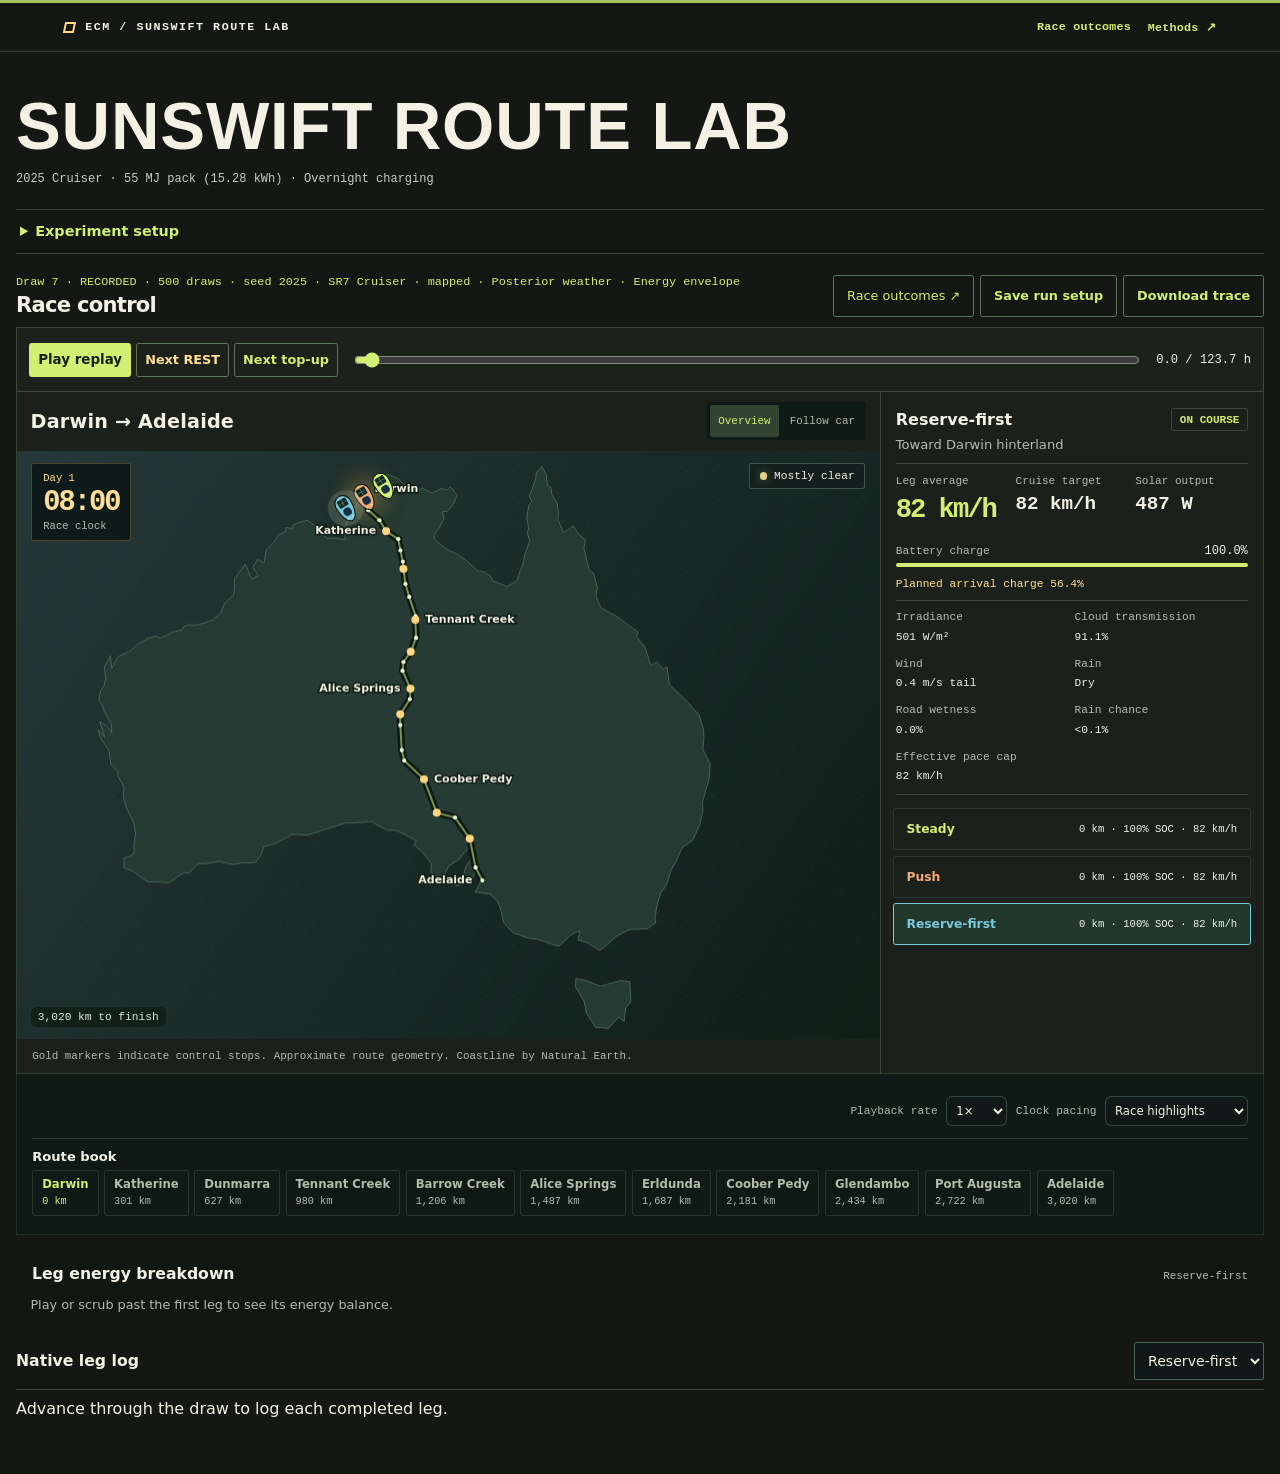
==== commit 8c4de7da: "Show Cruiser charging and simplify the race control interface" ====
--- a/apps/route-lab/web/index.html
+++ b/apps/route-lab/web/index.html
@@ -5,6 +5,7 @@
   <meta name="viewport" content="width=device-width, initial-scale=1">
   <title>Sunswift Route Lab</title>
   <link rel="stylesheet" href="./lab.css">
+  <link rel="stylesheet" href="./race-control.css">
   <script src="./lab.mjs" type="module"></script>
 </head>
 <body>
@@ -16,7 +17,7 @@
     <div class="intro">
       <div>
         <h1>Sunswift Route Lab</h1>
-        <p>Run three pacing strategies down the Stuart Highway and see where they gain time or run out of charge.</p>
+        <p id="race-spec">Compare three pacing strategies on the same weather draw.</p>
       </div>
     </div>
     <details id="setup" class="inline-setup">
@@ -37,8 +38,11 @@
         </div>
       </div>
       <div class="timeline">
-        <button type="button" id="play" class="play">Play replay</button>
-        <button type="button" id="next-rest" class="download">Next REST</button>
+        <div class="playback-buttons">
+          <button type="button" id="play" class="play">Play replay</button>
+          <button type="button" id="next-rest" class="download">Next REST</button>
+          <button type="button" id="next-charge" class="download" hidden>Next top-up</button>
+        </div>
         <label for="leg" class="sr-only">Elapsed race time</label>
         <input id="leg" type="range" min="0" max="0" step="any" value="0">
         <output id="leg-label" for="leg"></output>
@@ -60,7 +64,7 @@
           </div>
           <figcaption id="map-caption"></figcaption>
         </figure>
-        <div class="battery-card">
+        <div class="telemetry-rail">
           <section class="telemetry" aria-label="Selected strategy telemetry">
             <div class="telemetry-head"><strong id="active-policy"></strong><span id="race-phase" class="phase"></span></div>
             <p id="race-place"></p>
--- a/apps/route-lab/web/lab.css
+++ b/apps/route-lab/web/lab.css
@@ -83,7 +83,7 @@
 .timeline output { font: .76rem var(--mono); text-align: right; }
 .play { min-width: 7.8rem; font-size: .84rem; }
 .race-dashboard { display: grid; grid-template-columns: minmax(0, 1.55fr) minmax(280px, 1fr); gap: .8rem; margin: 1rem 0; }
-.map-card, .battery-card, .energy-card { min-width: 0; background: var(--field); border: 1px solid var(--line); margin: 0; }
+.map-card, .energy-card { min-width: 0; background: var(--field); border: 1px solid var(--line); margin: 0; }
 .panel-heading { display: flex; flex-wrap: wrap; align-items: baseline; justify-content: space-between; gap: .3rem .8rem; padding: .85rem .9rem .4rem; }
 .panel-heading h3 { font-size: .98rem; }
 .panel-heading span, .map-card figcaption { color: var(--muted); font: .68rem/1.5 var(--mono); }
@@ -254,8 +254,7 @@
 #route-lab .intro p { margin-top: .65rem; }
 #route-lab .replay { padding: clamp(.85rem, 2.45vw, 1.65rem); border-radius: 1.5rem; border-color: #52705c48; background: linear-gradient(155deg, #1a3124, #121f19 46%, #101d17); }
 #route-lab .race-dashboard { gap: 0; grid-template-columns: minmax(0, 1.8fr) minmax(270px, 1fr); border: 1px solid #5979645f; border-radius: 1.1rem; overflow: hidden; background: #102018; }
-#route-lab .map-card, #route-lab .battery-card { border: 0; background: none; }
-#route-lab .battery-card { border-left: 1px solid #5979645f; padding: .3rem; background: radial-gradient(100% 110% at 70% 10%, #2942344d, transparent 73%); }
+#route-lab .map-card { border: 0; background: none; }
 #route-lab .panel-heading { padding: .82rem 1rem .64rem; }
 #route-lab figcaption { padding: .55rem .95rem; }
 #route-lab .weather-strip { row-gap: .7rem; }
@@ -280,7 +279,6 @@
 .history-switch button { border-radius: .4rem; }
 @media (max-width: 745px) {
   #route-lab .race-dashboard { grid-template-columns: 1fr; }
-  #route-lab .battery-card { border-left: 0; border-top: 1px solid #5979645f; }
   .replay-options { justify-content: flex-start; }
 }
 @media (max-width: 520px) {
@@ -324,7 +322,6 @@
 .route-book button[data-passed="true"]:enabled { color: var(--track); }
 @media (max-width: 780px) {
   #route-lab .race-dashboard { grid-template-columns: 1fr; }
-  #route-lab .battery-card { border-left: 0; border-top: 1px solid #5979645f; }
   #route-lab .weather-strip { grid-template-columns: repeat(3, minmax(0, 1fr)); }
   #route-map { height: clamp(350px, 66vw, 500px); }
 }
--- a/apps/route-lab/web/race-control.css
+++ b/apps/route-lab/web/race-control.css
@@ -0,0 +1,67 @@
+/* Race control uses the map as the work surface and keeps telemetry in one rail. */
+body:has(#route-lab) {
+  --paper: #141714;
+  --sheet: #1b201b;
+  --ink: #f3f1e4;
+  --muted: #b2bcaf;
+  --line: #3d473c;
+  --teal: #d1ef73;
+  background: var(--paper);
+  font-family: "Avenir Next", "Instrument Sans", system-ui, sans-serif;
+}
+
+body:has(#route-lab) .top {
+  border-top: .22rem solid #a4c35a;
+  border-bottom-color: #353d32;
+}
+
+body:has(#route-lab) .brand .mark { border-radius: 0; box-shadow: none; transform: skewX(-12deg); }
+
+#route-lab { width: min(1350px, calc(100% - 2rem)); --track: #d1ef73; }
+#route-lab .intro { margin-bottom: 1.25rem; }
+#route-lab .intro h1 {
+  font-family: "Barlow Condensed", "Avenir Next Condensed", "Arial Narrow", sans-serif;
+  text-transform: uppercase;
+  letter-spacing: .012em;
+  font-size: clamp(2rem, 6vw, 4.2rem);
+}
+#route-lab #race-spec { font: .75rem/1.6 var(--mono); color: #c9cdbf; max-width: none; }
+#route-lab .inline-setup { border: 0; border-block: 1px solid var(--line); border-radius: 0; background: none; }
+#route-lab .inline-setup > summary { padding-inline: .25rem; }
+#route-lab .replay { padding: 0; border: 0; border-radius: 0; background: none; }
+#route-lab .replay > .section-head { margin: 0; padding-block: .3rem .65rem; }
+#route-lab .replay > .section-head .readout { margin-bottom: .2rem; }
+
+#route-lab .timeline {
+  padding: .65rem .75rem;
+  border: 1px solid var(--line);
+  grid-template-columns: auto minmax(0, 1fr) auto;
+  gap: .5rem 1rem;
+  background: #1c211b;
+}
+.playback-buttons { display: flex; flex-wrap: wrap; gap: .3rem; }
+#route-lab .playback-buttons button { min-height: 34px; padding: .28rem .51rem; }
+#route-lab .playback-buttons .play { min-width: 0; }
+#route-lab #next-charge { color: #d1ef73; }
+#route-lab .download, #route-lab .play { border-radius: .15rem; }
+#route-lab .race-dashboard { margin: 0; border-radius: 0; border-top: 0; background: #1b211a; }
+#route-lab .map-view, #route-lab .map-view button { border-radius: .15rem; }
+#route-lab .map-card h3 { letter-spacing: .01em; }
+#route-lab .map-clock { border-radius: .15rem; box-shadow: none; }
+#route-lab .map-sky { border-radius: .15rem; }
+#route-lab .telemetry-rail { border-left: 1px solid var(--line); }
+#route-lab .phase { border-radius: .15rem; }
+#route-lab .phase[data-phase="overnight"] { color: var(--track); }
+#route-lab .policy-readout { border-radius: .15rem; }
+#route-lab .policy-readout[aria-pressed="true"] { box-shadow: none; }
+#route-lab .energy-card, .playback-deck { border-radius: 0; }
+#route-lab .playback-deck { border-top: 0; }
+#route-lab .route-book button { border-radius: .15rem; }
+
+@media (max-width: 780px) {
+  #route-lab .telemetry-rail { border-left: 0; border-top: 1px solid var(--line); }
+}
+@media (max-width: 620px) {
+  #route-lab .timeline { grid-template-columns: minmax(0, 1fr) auto; }
+  #route-lab .playback-buttons { grid-column: 1 / -1; }
+}
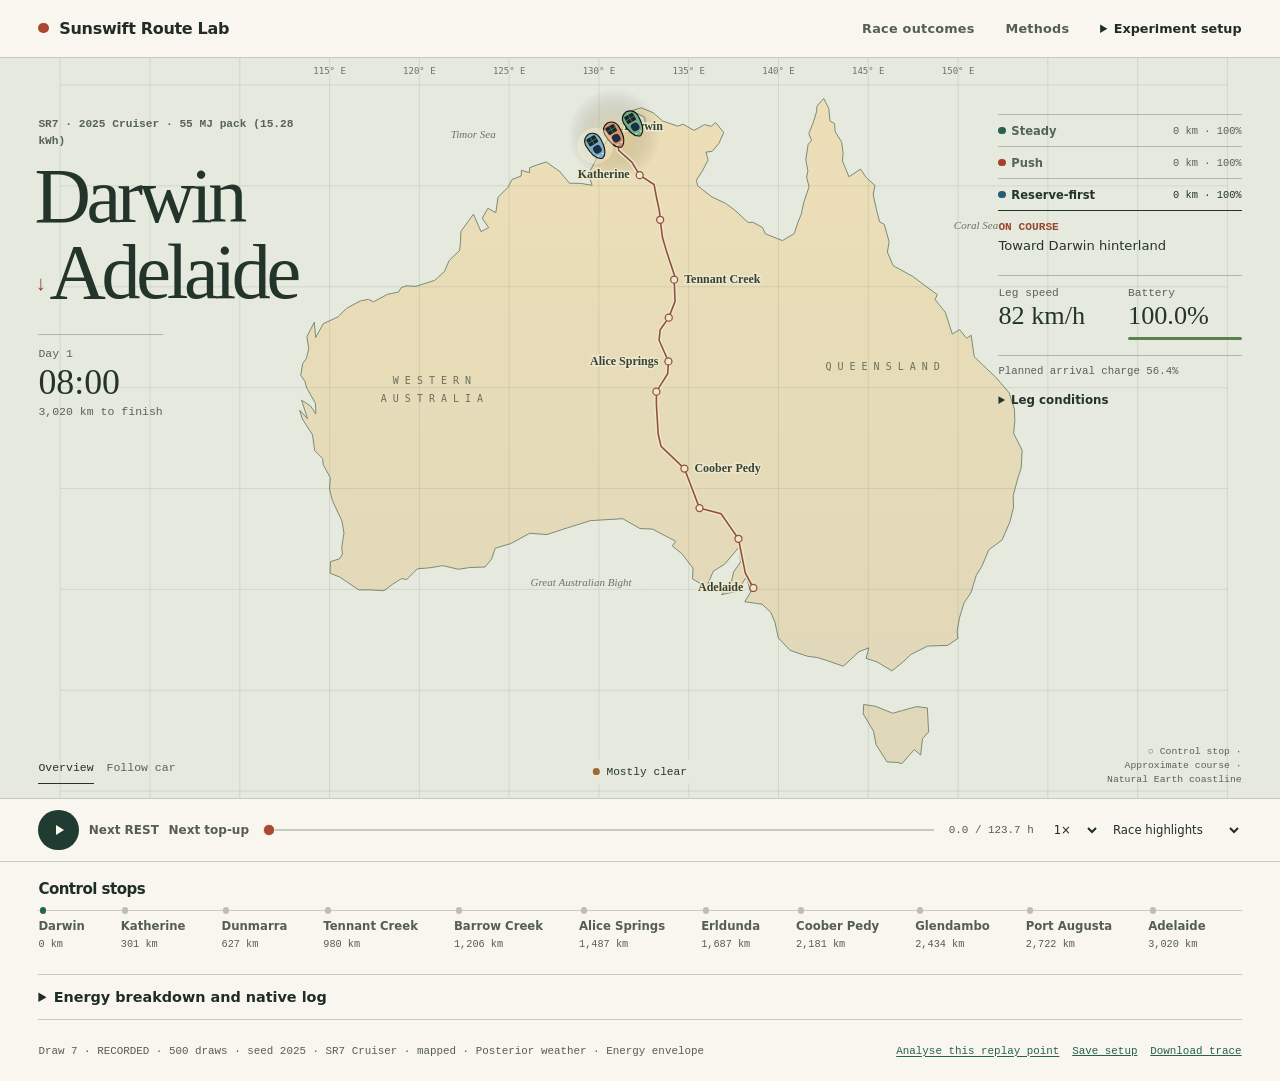
==== commit 61f058b6: "Redesign Route Lab as an interactive course atlas" ====
--- a/apps/route-lab/web/index.html
+++ b/apps/route-lab/web/index.html
@@ -8,78 +8,64 @@
   <link rel="stylesheet" href="./race-control.css">
   <script src="./lab.mjs" type="module"></script>
 </head>
-<body>
+<body class="atlas-home">
   <header class="top">
-    <a class="brand" href="./"><span class="mark" aria-hidden="true"></span>ECM / SUNSWIFT ROUTE LAB</a>
-    <nav aria-label="Pages"><a href="./analytics.html" id="analytics-nav">Race outcomes</a><a href="./methods.html">Methods <span aria-hidden="true">↗</span></a></nav>
+    <a class="brand" href="./"><span class="mark" aria-hidden="true"></span>Sunswift Route Lab</a>
+    <nav aria-label="Pages">
+      <a href="./analytics.html" id="analytics-nav">Race outcomes</a>
+      <a href="./methods.html">Methods</a>
+      <details id="setup" class="atlas-setup">
+        <summary>Experiment setup</summary>
+        <div id="setup-host"><a href="./configure.html">Open setup</a></div>
+      </details>
+    </nav>
   </header>
   <main id="route-lab">
-    <div class="intro">
-      <div>
-        <h1>Sunswift Route Lab</h1>
-        <p id="race-spec">Compare three pacing strategies on the same weather draw.</p>
-      </div>
-    </div>
-    <details id="setup" class="inline-setup">
-      <summary>Experiment setup</summary>
-      <div id="setup-host"><a href="./configure.html">Open setup</a></div>
-    </details>
     <p id="run-feedback" class="run-feedback" role="status">Running experiment…</p>
-    <section class="replay" id="replay" aria-labelledby="replay-heading" hidden>
-      <div class="section-head">
-        <div>
-          <p class="readout" id="draw-label"></p>
-          <h2 id="replay-heading">Race control</h2>
+    <section id="replay" aria-label="Race control" hidden>
+      <div class="atlas-spread">
+        <figure class="atlas-map">
+          <canvas id="route-map" role="img" aria-label="Atlas of the course and the three strategy cars. Their positions and battery levels are also listed in the telemetry."></canvas>
+          <div class="map-view" role="group" aria-label="Map camera">
+            <button type="button" data-camera="overview" aria-pressed="true">Overview</button>
+            <button type="button" data-camera="follow" aria-pressed="false">Follow car</button>
+          </div>
+          <div class="map-sky"><span class="sky-dot" aria-hidden="true"></span><span id="map-sky"></span></div>
+          <figcaption id="map-caption"></figcaption>
+        </figure>
+        <div class="atlas-intro">
+          <p id="race-spec"></p>
+          <h1 id="route-map-heading">Darwin<br>Adelaide</h1>
+          <div class="atlas-clock">
+            <span id="race-day"></span>
+            <strong id="race-clock"></strong>
+            <span id="map-progress"></span>
+          </div>
         </div>
-        <div class="run-actions">
-          <a href="./analytics.html" id="analytics-link" class="download">Race outcomes ↗</a>
-          <button type="button" id="save-scenario" class="download" disabled>Save run setup</button>
-          <button type="button" id="download-trace" class="download">Download trace</button>
-        </div>
-      </div>
-      <div class="timeline">
-        <div class="playback-buttons">
-          <button type="button" id="play" class="play">Play replay</button>
-          <button type="button" id="next-rest" class="download">Next REST</button>
-          <button type="button" id="next-charge" class="download" hidden>Next top-up</button>
-        </div>
-        <label for="leg" class="sr-only">Elapsed race time</label>
-        <input id="leg" type="range" min="0" max="0" step="any" value="0">
-        <output id="leg-label" for="leg"></output>
-      </div>
-      <div class="race-dashboard">
-        <figure class="map-card">
-          <div class="panel-heading">
-            <h3 id="route-map-heading">Route map</h3>
-            <div class="map-view" role="group" aria-label="Map camera">
-              <button type="button" data-camera="overview" aria-pressed="true">Overview</button>
-              <button type="button" data-camera="follow" aria-pressed="false">Follow car</button>
+        <section class="atlas-telemetry" aria-label="Selected strategy telemetry">
+          <div id="policy-readouts" class="policy-readouts" role="group" aria-label="Select a strategy to inspect"></div>
+          <div class="atlas-status">
+            <span id="active-policy" class="sr-only"></span>
+            <p id="race-phase" class="phase"></p>
+            <p id="race-place"></p>
+          </div>
+          <div class="atlas-instruments">
+            <div>
+              <span id="race-speed-label">Leg speed</span>
+              <output id="race-speed" aria-labelledby="race-speed-label"></output>
+            </div>
+            <div>
+              <label for="selected-charge">Battery</label>
+              <output id="selected-charge-label" for="selected-charge"></output>
+              <meter id="selected-charge" min="0" max="100" low="15" optimum="85" value="95"></meter>
             </div>
           </div>
-          <div class="map-frame">
-            <canvas id="route-map" role="img" aria-label="Animated Sunswift-style cars positioned along the simulated route. Each strategy’s distance and charge are shown alongside."></canvas>
-            <div class="map-clock"><span id="race-day"></span><strong id="race-clock"></strong><span>Race clock</span></div>
-            <div id="map-progress" class="map-progress"></div>
-            <div class="map-sky"><span class="sky-dot" aria-hidden="true"></span><span id="map-sky"></span></div>
-          </div>
-          <figcaption id="map-caption"></figcaption>
-        </figure>
-        <div class="telemetry-rail">
-          <section class="telemetry" aria-label="Selected strategy telemetry">
-            <div class="telemetry-head"><strong id="active-policy"></strong><span id="race-phase" class="phase"></span></div>
-            <p id="race-place"></p>
-            <dl class="pace-strip">
-              <div><dt>Leg average</dt><dd id="race-speed"></dd></div>
+          <p id="race-plan" hidden></p>
+          <details class="atlas-conditions">
+            <summary>Leg conditions</summary>
+            <dl>
               <div><dt>Cruise target</dt><dd id="race-target"></dd></div>
               <div><dt>Solar output</dt><dd id="race-output"></dd></div>
-            </dl>
-            <div class="charge-readout">
-              <label for="selected-charge">Battery charge</label>
-              <meter id="selected-charge" min="0" max="100" low="15" optimum="85" value="95"></meter>
-              <output id="selected-charge-label" for="selected-charge"></output>
-            </div>
-            <p id="race-plan" hidden></p>
-            <dl class="weather-strip">
               <div><dt>Irradiance</dt><dd id="race-solar"></dd></div>
               <div><dt>Cloud transmission</dt><dd id="race-cloud"></dd></div>
               <div><dt>Wind</dt><dd id="race-wind"></dd></div>
@@ -88,43 +74,60 @@
               <div><dt>Rain chance</dt><dd id="race-rain-chance"></dd></div>
               <div><dt>Effective pace cap</dt><dd id="race-cap"></dd></div>
             </dl>
-          </section>
-          <div id="policy-readouts" class="policy-readouts" aria-label="Select a strategy to inspect"></div>
+          </details>
+        </section>
+      </div>
+      <section class="atlas-transport" aria-label="Replay controls">
+        <div class="playback-buttons">
+          <button type="button" id="play" class="atlas-play"><span aria-hidden="true"></span><span class="sr-only">Play replay</span></button>
+          <button type="button" id="next-rest">Next REST</button>
+          <button type="button" id="next-charge" hidden>Next top-up</button>
         </div>
-      </div>
-      <div class="playback-deck">
+        <label for="leg" class="sr-only">Elapsed race time</label>
+        <input id="leg" type="range" min="0" max="0" step="any" value="0">
+        <output id="leg-label" for="leg"></output>
         <div class="replay-options">
-          <label for="replay-rate">Playback rate</label>
+          <label for="replay-rate" class="sr-only">Playback rate</label>
           <select id="replay-rate">
             <option value="0.5">0.5×</option><option value="1" selected>1×</option>
             <option value="2">2×</option><option value="4">4×</option>
           </select>
-          <label for="replay-clock-mode">Clock pacing</label>
+          <label for="replay-clock-mode" class="sr-only">Clock pacing</label>
           <select id="replay-clock-mode">
             <option value="highlights">Race highlights</option><option value="uniform">Uniform time scale</option>
           </select>
         </div>
-        <nav class="route-book" aria-label="Jump to a control stop">
-          <h3>Route book</h3>
-          <ol id="control-stops"></ol>
-        </nav>
-      </div>
-      <section class="energy-card" aria-labelledby="energy-heading">
-        <div class="panel-heading"><h3 id="energy-heading">Leg energy breakdown</h3><span id="energy-place"></span></div>
-        <div id="energy-breakdown"></div>
       </section>
-      <div class="log-head">
-        <h3>Native leg log</h3>
-        <label for="log-policy" class="sr-only">Log strategy</label>
-        <select id="log-policy" aria-label="Log strategy">
-          <option value="steady">Steady</option>
-          <option value="push">Push</option>
-          <option value="reserve-first" selected>Reserve-first</option>
-        </select>
-      </div>
-      <ol id="trace-log" class="trace-log"></ol>
+      <nav class="route-book" aria-label="Jump to a control stop">
+        <h2>Control stops</h2>
+        <ol id="control-stops"></ol>
+      </nav>
+      <details class="atlas-trace">
+        <summary>Energy breakdown and native log</summary>
+        <section aria-labelledby="energy-heading">
+          <div class="panel-heading"><h3 id="energy-heading">Leg energy</h3><span id="energy-place"></span></div>
+          <div id="energy-breakdown"></div>
+        </section>
+        <div class="log-head">
+          <h3>Native leg log</h3>
+          <label for="log-policy" class="sr-only">Log strategy</label>
+          <select id="log-policy" aria-label="Log strategy">
+            <option value="steady">Steady</option>
+            <option value="push">Push</option>
+            <option value="reserve-first" selected>Reserve-first</option>
+          </select>
+        </div>
+        <ol id="trace-log" class="trace-log"></ol>
+      </details>
+      <footer class="atlas-footer">
+        <p id="draw-label"></p>
+        <div class="run-actions">
+          <a href="./analytics.html" id="analytics-link">Analyse this replay point</a>
+          <button type="button" id="save-scenario" disabled>Save setup</button>
+          <button type="button" id="download-trace">Download trace</button>
+        </div>
+      </footer>
     </section>
-
   </main>
 </body>
 </html>
--- a/apps/route-lab/web/lab.css
+++ b/apps/route-lab/web/lab.css
@@ -25,7 +25,6 @@
 h1, h2, h3, p { margin: 0; }
 h1 { font-size: clamp(2.2rem, 5.2vw, 4.5rem); line-height: 1; letter-spacing: -.065em; font-weight: 750; }
 .intro p { margin-top: .95rem; color: var(--muted); font-size: clamp(.98rem, 1.8vw, 1.17rem); }
-.intro .intro-tag { margin: 0 0 .78rem; color: var(--teal); font: 650 .72rem var(--mono); letter-spacing: .12em; }
 .results { border: 1px solid var(--line); background: var(--sheet); }
 h2 { font-size: 1.32rem; letter-spacing: -.035em; }
 form { margin-top: 1rem; }
@@ -44,9 +43,9 @@
   outline: 2px solid var(--blue); outline-offset: 2px;
 }
 button:disabled { cursor: default; opacity: .62; }
-#run, .play { border: 1px solid var(--teal); background: var(--teal); color: #132217; }
+#run { border: 1px solid var(--teal); background: var(--teal); color: #132217; }
 #run { width: 100%; }
-#run:hover:enabled, .play:hover:enabled { background: #dfff9e; }
+#run:hover:enabled { background: #dfff9e; }
 .results { min-width: 0; padding: clamp(1rem, 2.6vw, 1.55rem); }
 .section-head { display: flex; align-items: end; justify-content: space-between; gap: .75rem; margin-bottom: 1rem; }
 .readout { color: var(--teal); font: .74rem var(--mono); margin-bottom: .38rem; }
@@ -74,33 +73,9 @@
 .diagnostics { margin-top: .85rem; padding-bottom: 0; }
 .diagnostics table { margin-top: .8rem; }
 caption { text-align: left; color: var(--muted); font: .74rem var(--mono); margin-bottom: .22rem; }
-.replay { margin-top: 1rem; padding: clamp(1rem, 2.6vw, 1.55rem); background: var(--sheet); border: 1px solid var(--line); }
-.pipeline { display: flex; flex-wrap: wrap; gap: .35rem .8rem; padding: 0; margin: 0 0 1rem; list-style: none; }
-.pipeline li { font: .73rem var(--mono); color: var(--muted); }
-.pipeline li + li::before { content: "→"; color: var(--teal); margin-right: .8rem; }
-.timeline { display: grid; grid-template-columns: auto 1fr minmax(7.5rem,auto); gap: .8rem; align-items: center; }
-.timeline input { margin: 0; accent-color: var(--teal); }
-.timeline output { font: .76rem var(--mono); text-align: right; }
-.play { min-width: 7.8rem; font-size: .84rem; }
-.race-dashboard { display: grid; grid-template-columns: minmax(0, 1.55fr) minmax(280px, 1fr); gap: .8rem; margin: 1rem 0; }
-.map-card, .energy-card { min-width: 0; background: var(--field); border: 1px solid var(--line); margin: 0; }
 .panel-heading { display: flex; flex-wrap: wrap; align-items: baseline; justify-content: space-between; gap: .3rem .8rem; padding: .85rem .9rem .4rem; }
 .panel-heading h3 { font-size: .98rem; }
-.panel-heading span, .map-card figcaption { color: var(--muted); font: .68rem/1.5 var(--mono); }
-#route-map { height: clamp(285px,32vw,365px); }
-.map-card figcaption { padding: .1rem .9rem .72rem; }
-#battery { height: 205px; }
-.policy-readouts { display: grid; gap: .35rem; padding: 0 .75rem .75rem; }
-.policy-readout {
-  display: flex; align-items: center; justify-content: space-between; gap: .35rem .65rem;
-  border: 1px solid var(--line); background: transparent; text-align: left; font-size: .77rem;
-}
-.policy-readout[aria-pressed="true"] { background: #22382d; border-color: currentColor; }
-.policy-readout small { color: var(--ink); font: .66rem var(--mono); text-align: right; }
-.policy-readout[data-policy="steady"] { color: var(--teal); }
-.policy-readout[data-policy="push"] { color: var(--rust); }
-.policy-readout[data-policy="reserve-first"] { color: var(--blue); }
-.energy-card { margin: 0 0 1rem; }
+.panel-heading span { color: var(--muted); font: .68rem/1.5 var(--mono); }
 #energy-breakdown { display: grid; grid-template-columns: 1fr 1.2fr; gap: .8rem 1.4rem; padding: .2rem .9rem .85rem; color: var(--muted); font-size: .8rem; }
 #energy-breakdown h4 { margin: .18rem 0 .35rem; color: var(--ink); font-size: .77rem; }
 #energy-breakdown dl { margin: 0; display: grid; grid-template-columns: minmax(0,1fr) auto; gap: .25rem .7rem; }
@@ -120,14 +95,11 @@
 
 @media (max-width: 745px) {
   .intro { grid-template-columns: 1fr; }
-  .race-dashboard { grid-template-columns: 1fr; }
   form { display: grid; grid-template-columns: 1fr; }
   th, td { padding-right: .45rem; padding-left: .45rem; }
 }
 
 @media (max-width: 490px) {
-  .timeline { grid-template-columns: auto 1fr; }
-  .timeline output { grid-column: 1 / -1; text-align: left; }
   #energy-breakdown { grid-template-columns: 1fr; }
 }
 
@@ -138,33 +110,6 @@
 a:focus-visible { outline: 2px solid var(--blue); outline-offset: 4px; }
 .brand { display: flex; align-items: center; gap: .67rem; }
 .brand .mark { border-color: #ffda83; box-shadow: 0 0 13px #b49046; flex: none; }
-.replay { margin: 0 0 1rem; }
-.timeline { grid-template-columns: auto auto minmax(0, 1fr) minmax(7.5rem, auto); }
-#route-map { height: clamp(330px, 39vw, 480px); }
-.map-frame { position: relative; }
-.map-clock { position: absolute; top: .8rem; left: .9rem; display: grid; gap: .08rem; padding: .5rem .68rem; border: 1px solid #907a4d; color: #ffdf97; background: #111a16ed; font: .66rem var(--mono); pointer-events: none; }
-.map-clock strong { font: 650 clamp(1.08rem, 3vw, 1.55rem) var(--mono); font-variant-numeric: tabular-nums; }
-.map-clock span:last-child { color: var(--muted); }
-.telemetry { padding: .85rem .9rem .25rem; }
-.telemetry-head { display: flex; align-items: center; justify-content: space-between; gap: .4rem; }
-.phase { font: 620 .69rem var(--mono); text-transform: uppercase; padding: .28rem .46rem; border: 1px solid var(--line); color: var(--teal); }
-.phase[data-phase="control"], .phase[data-phase="overnight"] { color: #ffdf97; border-color: #907a4d; }
-.phase[data-phase="depleted"] { color: var(--rust); }
-#race-place { margin: .38rem 0 .68rem; font-size: .82rem; color: var(--muted); }
-.weather-strip { display: grid; grid-template-columns: repeat(3, minmax(0, 1fr)); gap: .35rem; padding: .55rem 0 .58rem; margin: 0; border-block: 1px solid var(--line); font: .7rem/1.4 var(--mono); }
-.weather-strip dt { color: var(--muted); }
-.weather-strip dd { margin: .25rem 0 0; }
-#next-rest { color: #ffdf97; }
-#battery { height: 190px; }
-@media (max-width: 560px) {
-  .top { letter-spacing: .06em; font-size: .64rem; }
-  .timeline { grid-template-columns: minmax(0, 1fr) auto; gap: .2rem .6rem; }
-  .timeline .play { justify-self: start; }
-  .timeline input, .timeline output { grid-column: auto; }
-  .timeline output { text-align: right; }
-  .map-clock { left: .45rem; top: .45rem; padding: .3rem; }
-}
-
 .methods { max-width: 1040px; }
 .method-panel { background: var(--sheet); border: 1px solid var(--line); padding: clamp(.85rem, 2.8vw, 1.5rem); }
 .method-panel p:not(.readout) { color: var(--muted); font-size: .88rem; line-height: 1.65; }
@@ -200,11 +145,6 @@
 #scenario-status { margin-top: .55rem; }
 #scenario-status.error { color: var(--rust); }
 .file-label { display: inline-flex; align-items: center; cursor: pointer; margin-bottom: 0; }
-.pace-strip { display: grid; grid-template-columns: repeat(3, minmax(0, 1fr)); gap: .45rem; margin: .45rem 0; padding: .55rem 0; border-top: 1px solid var(--line); }
-.pace-strip dt { font: .69rem/1.45 var(--mono); color: var(--muted); }
-.pace-strip dd { margin: .2rem 0 0; font: 650 clamp(.82rem, 1.7vw, 1.2rem)/1.32 var(--mono); color: var(--ink); }
-#race-speed { color: var(--teal); }
-#race-plan { margin: -.16rem 0 .54rem; color: #ffdf97; font: .7rem/1.32 var(--mono); }
 .history-heading { align-items: center; }
 .history-switch { display: flex; gap: .25rem; }
 .history-switch button { min-height: 30px; padding: .2rem .45rem; color: var(--muted); background: transparent; border: 1px solid var(--line); font: .69rem var(--mono); }
@@ -231,10 +171,6 @@
   .setup-grid { grid-template-columns: 1fr; }
 }
 
-.inline-setup { margin: 0 0 1rem; padding: 0; border: 1px solid var(--line); background: var(--sheet); }
-.inline-setup > summary { padding: .85rem 1rem; color: var(--teal); }
-#setup-host { padding: 0 1rem 1rem; }
-#setup-host > a { color: var(--teal); font-size: .82rem; }
 .analytics .intro { grid-template-columns: 1fr; }
 .telemetry-history { margin-top: 1rem; }
 .telemetry-history #battery { height: clamp(200px, 25vw, 310px); }
@@ -247,81 +183,3 @@
   .history-scrub { grid-template-columns: minmax(0, 1fr) auto; }
   .history-scrub label { grid-column: 1 / -1; }
 }
-
-/* Race control uses one continuous surface for the course and its live instruments. */
-#route-lab .intro { grid-template-columns: 1fr; margin-bottom: 1.15rem; }
-#route-lab .intro h1 { font-size: clamp(2.25rem, 5vw, 4.05rem); }
-#route-lab .intro p { margin-top: .65rem; }
-#route-lab .replay { padding: clamp(.85rem, 2.45vw, 1.65rem); border-radius: 1.5rem; border-color: #52705c48; background: linear-gradient(155deg, #1a3124, #121f19 46%, #101d17); }
-#route-lab .race-dashboard { gap: 0; grid-template-columns: minmax(0, 1.8fr) minmax(270px, 1fr); border: 1px solid #5979645f; border-radius: 1.1rem; overflow: hidden; background: #102018; }
-#route-lab .map-card { border: 0; background: none; }
-#route-lab .panel-heading { padding: .82rem 1rem .64rem; }
-#route-lab figcaption { padding: .55rem .95rem; }
-#route-lab .weather-strip { row-gap: .7rem; }
-#route-lab .telemetry { padding: .85rem .9rem .55rem; }
-#route-lab .energy-card { border: 0; background: #0d1b1559; border-radius: .8rem; }
-#route-lab .download, #route-lab .play, #route-lab .policy-readout { border-radius: .6rem; }
-#route-lab .policy-readout { border-color: #55715f50; }
-#route-lab .policy-readout[aria-pressed="true"] { border-color: currentColor; box-shadow: inset 0 0 24px #88bca319; }
-#route-lab .phase { border-radius: 999px; }
-#route-lab .map-clock { border: 1px solid #a0875466; border-radius: .65rem; background: #0d1817e2; box-shadow: 0 8px 22px #08100c6b; }
-#route-lab .map-clock strong { font-size: clamp(1.3rem, 3.6vw, 1.8rem); letter-spacing: -.07em; }
-.map-sky { position: absolute; inset: .8rem .9rem auto auto; display: flex; align-items: center; gap: .45rem; padding: .35rem .6rem; border: 1px solid #89a4906b; border-radius: 999px; background: #14211eed; font: .7rem var(--mono); pointer-events: none; }
-.sky-dot { width: .45rem; height: .45rem; background: #e0d288; border-radius: 50%; box-shadow: 0 0 10px #e0d28868; }
-.map-sky[data-rain="true"] .sky-dot { background: #a5caff; box-shadow: 0 0 10px #81b7fd; }
-.replay-options { display: flex; flex-wrap: wrap; justify-content: flex-end; align-items: center; gap: .35rem .55rem; margin: .45rem 0 0; }
-.replay-options label { margin: 0; font: .7rem var(--mono); color: var(--muted); }
-.replay-options select { width: auto; min-height: 30px; margin: 0; padding: .2rem .3rem; border: 1px solid #58796582; border-radius: .4rem; font-size: .73rem; }
-.inline-setup { border-radius: .8rem; background: #17292075; }
-.inline-setup[open] { background: #172920e0; }
-#setup-host .setup-card { border-radius: .8rem; background: #13231c; }
-.results { border-radius: 1rem; }
-.history-switch button { border-radius: .4rem; }
-@media (max-width: 745px) {
-  #route-lab .race-dashboard { grid-template-columns: 1fr; }
-  .replay-options { justify-content: flex-start; }
-}
-@media (max-width: 520px) {
-  #route-lab .section-head { align-items: flex-start; flex-direction: column; }
-  #route-lab .run-actions { justify-content: flex-start; }
-  #route-lab .run-actions > * { min-height: 36px; }
-}
-
-/* The course is the main surface. Replay controls and the route book sit below it. */
-#route-lab { --track: #d9f28d; --field: #101917; }
-#route-lab .intro h1 { letter-spacing: -.073em; font-size: clamp(2.4rem, 6vw, 4.7rem); }
-#route-lab .intro p { max-width: 44ch; line-height: 1.5; }
-#route-lab .replay { background: linear-gradient(151deg, #26362b 0, #151f1a 37%, #111917 93%); }
-#route-lab .race-dashboard { grid-template-columns: minmax(0, 2.25fr) minmax(286px, 1fr); }
-#route-map { height: clamp(350px, 46vw, 600px); }
-#route-lab .map-card .panel-heading { align-items: center; padding: .64rem .85rem; }
-#route-lab .map-card h3 { font-size: clamp(.96rem, 2vw, 1.2rem); letter-spacing: -.03em; }
-.map-view { display: flex; gap: .2rem; border-radius: .5rem; background: #0f1915; padding: .19rem; }
-.map-view button { min-height: 32px; border: 0; border-radius: .36rem; color: var(--muted); background: transparent; padding: .22rem .5rem; font: .68rem var(--mono); }
-.map-view button[aria-pressed="true"] { background: #334332; color: var(--track); }
-.map-progress { position: absolute; left: .85rem; bottom: .75rem; padding: .28rem .45rem; border-radius: .32rem; color: #dbecdb; background: #122018ed; font: .7rem var(--mono); pointer-events: none; }
-#route-lab .telemetry { padding: 1rem .95rem .8rem; }
-#race-speed { font-size: clamp(1.18rem, 2.9vw, 1.7rem); letter-spacing: -.075em; color: var(--track); }
-.charge-readout { display: grid; grid-template-columns: minmax(0, 1fr) auto; gap: .2rem .6rem; align-items: center; margin-bottom: .65rem; }
-.charge-readout label { margin: 0; font: .7rem var(--mono); color: var(--muted); }
-.charge-readout output { grid-area: 1 / 2; color: var(--ink); font: .75rem var(--mono); }
-.charge-readout meter { grid-column: 1 / -1; width: 100%; height: .5rem; accent-color: var(--track); }
-.charge-readout meter::-webkit-meter-bar { background: #0c1713; border: 0; }
-.charge-readout meter::-webkit-meter-optimum-value { background: var(--track); }
-.charge-readout meter::-webkit-meter-suboptimum-value { background: var(--rust); }
-#route-lab .weather-strip { grid-template-columns: repeat(2, minmax(0, 1fr)); }
-.playback-deck { margin: 0 0 1rem; padding: .9rem .95rem .65rem; border-radius: .9rem; background: #0f1916; border: 1px solid #57745f41; }
-.route-book { margin-top: .75rem; padding-top: .65rem; border-top: 1px solid #5979645f; }
-.route-book h3 { margin: 0 0 .35rem; color: var(--ink); font-size: .82rem; }
-.route-book ol { display: flex; gap: .35rem; list-style: none; padding: 0 0 .45rem; margin: 0; overflow-x: auto; scrollbar-color: #476657 #101a16; }
-.route-book li { flex: 0 0 auto; }
-.route-book button { display: grid; gap: .17rem; min-height: 46px; padding: .36rem .56rem; border: 1px solid #55715f55; color: var(--muted); text-align: left; background: transparent; border-radius: .42rem; }
-.route-book button strong { font-size: .73rem; }
-.route-book button small { font: .64rem var(--mono); }
-.route-book button:hover:enabled, .route-book button[aria-current] { background: #2f3d2c; border-color: #e8ce7b; color: #f6e9af; }
-.route-book button[data-passed="true"]:enabled { color: var(--track); }
-@media (max-width: 780px) {
-  #route-lab .race-dashboard { grid-template-columns: 1fr; }
-  #route-lab .weather-strip { grid-template-columns: repeat(3, minmax(0, 1fr)); }
-  #route-map { height: clamp(350px, 66vw, 500px); }
-}
--- a/apps/route-lab/web/race-control.css
+++ b/apps/route-lab/web/race-control.css
@@ -1,67 +1,361 @@
-/* Race control uses the map as the work surface and keeps telemetry in one rail. */
-body:has(#route-lab) {
-  --paper: #141714;
-  --sheet: #1b201b;
-  --ink: #f3f1e4;
-  --muted: #b2bcaf;
-  --line: #3d473c;
-  --teal: #d1ef73;
+:root {
+  color-scheme: light;
+  --paper: #f8f6ee;
+  --sheet: #f8f6ee;
+  --field: #ebe8db;
+  --ink: #202d27;
+  --muted: #545f52;
+  --line: #cbc9b9;
+  --teal: #26624d;
+  --rust: #a3412c;
+  --blue: #255d78;
+  --display: "Instrument Serif", "Iowan Old Style", Georgia, serif;
+  --mono: "IBM Plex Mono", "SFMono-Regular", Consolas, monospace;
+  font-family: "Instrument Sans", system-ui, sans-serif;
+}
+
+body { background: var(--paper); }
+a { color: var(--teal); text-underline-offset: .2em; }
+h1 { font: 400 clamp(2.9rem, 6vw, 5.4rem)/.97 var(--display); letter-spacing: -.055em; }
+h2 { font-size: 1.35rem; }
+.top {
+  min-height: 3.6rem;
+  padding-inline: max(3vw, 1rem);
   background: var(--paper);
-  font-family: "Avenir Next", "Instrument Sans", system-ui, sans-serif;
-}
-
-body:has(#route-lab) .top {
-  border-top: .22rem solid #a4c35a;
-  border-bottom-color: #353d32;
-}
-
-body:has(#route-lab) .brand .mark { border-radius: 0; box-shadow: none; transform: skewX(-12deg); }
-
-#route-lab { width: min(1350px, calc(100% - 2rem)); --track: #d1ef73; }
-#route-lab .intro { margin-bottom: 1.25rem; }
-#route-lab .intro h1 {
-  font-family: "Barlow Condensed", "Avenir Next Condensed", "Arial Narrow", sans-serif;
-  text-transform: uppercase;
-  letter-spacing: .012em;
-  font-size: clamp(2rem, 6vw, 4.2rem);
-}
-#route-lab #race-spec { font: .75rem/1.6 var(--mono); color: #c9cdbf; max-width: none; }
-#route-lab .inline-setup { border: 0; border-block: 1px solid var(--line); border-radius: 0; background: none; }
-#route-lab .inline-setup > summary { padding-inline: .25rem; }
-#route-lab .replay { padding: 0; border: 0; border-radius: 0; background: none; }
-#route-lab .replay > .section-head { margin: 0; padding-block: .3rem .65rem; }
-#route-lab .replay > .section-head .readout { margin-bottom: .2rem; }
-
-#route-lab .timeline {
-  padding: .65rem .75rem;
+  letter-spacing: 0;
+  font: 600 .8rem/1.35 system-ui, sans-serif;
+}
+.top .brand { font-size: 1rem; letter-spacing: -.02em; }
+.top .mark { width: .64rem; height: .64rem; border: 0; border-radius: 50%; background: #aa4832; box-shadow: none; }
+.top nav { align-items: center; column-gap: clamp(.8rem, 2.4vw, 2.4rem); }
+.top nav a { color: var(--muted); }
+.top nav a:hover { color: var(--ink); }
+.download { color: var(--teal); border-color: var(--line); border-radius: 99px; }
+.download:hover:enabled { background: #e8eddb; }
+input, select { border-color: #b8baa8; background: #fbf9f0; color: var(--ink); }
+button:focus-visible, a:focus-visible, input:focus-visible, select:focus-visible, summary:focus-visible {
+  outline-color: #1f6075;
+}
+.results, .setup-card, .method-panel {
+  border: 0;
+  border-top: 1px solid var(--line);
+  border-radius: 0;
+  background: transparent;
+}
+.history-switch button { background: transparent; color: var(--ink); }
+.history-switch button[aria-pressed="true"], .feature-switch [aria-pressed="true"] {
+  color: var(--paper);
+  border-color: var(--teal);
+  background: var(--teal);
+}
+.intro p { max-width: 60ch; line-height: 1.55; }
+.results, .method-panel { padding-inline: 0; }
+.method-grid { grid-template-columns: 1fr; gap: .8rem; }
+.method-grid .method-panel {
+  display: grid;
+  grid-template-columns: minmax(9rem, 1fr) minmax(0, 3fr);
+  column-gap: clamp(1rem, 5vw, 4rem);
+}
+.method-grid h2 { grid-row: 1 / span 3; font: 400 1.48rem/1.18 var(--display); }
+.method-grid p, .method-grid code { grid-column: 2; }
+.chain-chart { background: #ebece3; }
+.setup-grid { gap: clamp(1rem, 2.8vw, 2.8rem); }
+.setup-card { padding-inline: 0; }
+.setup-card legend { padding-left: 0; }
+.chain-stats > div, .posterior-stats > div { background: transparent; }
+#run { background: var(--teal); border-color: var(--teal); color: var(--paper); }
+#run:hover:enabled { background: #154734; }
+
+#route-lab { width: 100%; padding: 0; }
+.atlas-home .top { position: relative; z-index: 3; }
+.atlas-setup { margin: 0; padding: 0; border: 0; }
+.atlas-setup summary { color: var(--ink); font-size: .8rem; }
+#setup-host {
+  position: absolute;
+  z-index: 4;
+  inset: calc(100% + 1px) max(3vw, 1rem) auto auto;
+  width: min(69rem, calc(100vw - 2rem));
+  max-height: calc(100svh - 5rem);
+  overflow-y: auto;
+  padding: clamp(.9rem, 3vw, 1.55rem);
+  background: var(--paper);
   border: 1px solid var(--line);
-  grid-template-columns: auto minmax(0, 1fr) auto;
-  gap: .5rem 1rem;
-  background: #1c211b;
-}
-.playback-buttons { display: flex; flex-wrap: wrap; gap: .3rem; }
-#route-lab .playback-buttons button { min-height: 34px; padding: .28rem .51rem; }
-#route-lab .playback-buttons .play { min-width: 0; }
-#route-lab #next-charge { color: #d1ef73; }
-#route-lab .download, #route-lab .play { border-radius: .15rem; }
-#route-lab .race-dashboard { margin: 0; border-radius: 0; border-top: 0; background: #1b211a; }
-#route-lab .map-view, #route-lab .map-view button { border-radius: .15rem; }
-#route-lab .map-card h3 { letter-spacing: .01em; }
-#route-lab .map-clock { border-radius: .15rem; box-shadow: none; }
-#route-lab .map-sky { border-radius: .15rem; }
-#route-lab .telemetry-rail { border-left: 1px solid var(--line); }
-#route-lab .phase { border-radius: .15rem; }
-#route-lab .phase[data-phase="overnight"] { color: var(--track); }
-#route-lab .policy-readout { border-radius: .15rem; }
-#route-lab .policy-readout[aria-pressed="true"] { box-shadow: none; }
-#route-lab .energy-card, .playback-deck { border-radius: 0; }
-#route-lab .playback-deck { border-top: 0; }
-#route-lab .route-book button { border-radius: .15rem; }
-
-@media (max-width: 780px) {
-  #route-lab .telemetry-rail { border-left: 0; border-top: 1px solid var(--line); }
-}
-@media (max-width: 620px) {
-  #route-lab .timeline { grid-template-columns: minmax(0, 1fr) auto; }
-  #route-lab .playback-buttons { grid-column: 1 / -1; }
-}
+  box-shadow: 0 18px 60px #28342926;
+}
+#setup-host > a { font-size: .82rem; }
+#route-lab > .run-feedback { margin: 1rem max(3vw, 1rem); }
+
+.atlas-spread {
+  --atlas-ink: #23352a;
+  --atlas-muted: #566554;
+  --atlas-line: #2d47334c;
+  --atlas-paper: #e5e9de;
+  --atlas-on: #97452f;
+  display: grid;
+  grid-template-columns: minmax(14rem, 23%) minmax(0, 1fr) minmax(13.8rem, 22%);
+  min-height: clamp(30.5rem, calc(100svh - 10rem), 51rem);
+  position: relative;
+  color: var(--atlas-ink);
+  background: var(--atlas-paper);
+  isolation: isolate;
+}
+.is-night .atlas-spread {
+  --atlas-ink: #f0ead3;
+  --atlas-muted: #c3c8ad;
+  --atlas-line: #f0ead345;
+  --atlas-paper: #273c3a;
+  --atlas-on: #f4bf94;
+}
+.atlas-map { grid-area: 1 / 1 / 2 / -1; margin: 0; min-width: 0; position: relative; }
+#route-map { width: 100%; height: 100%; position: absolute; inset: 0; }
+.atlas-map figcaption {
+  position: absolute;
+  inset: auto max(3vw, 1rem) .7rem auto;
+  max-width: 27ch;
+  text-align: right;
+  color: var(--atlas-muted);
+  font: .61rem/1.4 var(--mono);
+}
+.atlas-map .map-view {
+  position: absolute;
+  inset: auto auto .85rem max(3vw, 1rem);
+  display: flex;
+  gap: .8rem;
+  padding: 0;
+  background: none;
+}
+.atlas-map .map-view button {
+  min-height: 32px;
+  padding: .35rem 0;
+  border: 0;
+  border-radius: 0;
+  border-bottom: 1px solid transparent;
+  background: none;
+  color: var(--atlas-muted);
+  font: .72rem var(--mono);
+}
+.atlas-map .map-view button[aria-pressed="true"] { border-color: currentColor; color: var(--atlas-ink); }
+.atlas-map .map-sky {
+  position: absolute;
+  inset: auto auto .9rem 50%;
+  display: flex;
+  align-items: center;
+  gap: .42rem;
+  font: .7rem var(--mono);
+  transform: translateX(-50%);
+  border: 0;
+  padding: .35rem .45rem;
+  color: var(--atlas-ink);
+  background: var(--atlas-paper);
+  border-radius: .2rem;
+  pointer-events: none;
+}
+.atlas-map .sky-dot { width: .42rem; height: .42rem; border-radius: 50%; background: #9d6a35; }
+.atlas-map .map-sky[data-rain="true"] .sky-dot { background: #4585a9; box-shadow: none; }
+
+.atlas-intro {
+  grid-area: 1 / 1;
+  z-index: 1;
+  padding: clamp(2rem, 6.5vh, 5.5rem) 0 3.85rem max(3vw, 1rem);
+  pointer-events: none;
+}
+#race-spec { font: 650 .7rem/1.55 var(--mono); color: var(--atlas-muted); }
+#route-map-heading { font-size: clamp(3.2rem, 6.1vw, 6.75rem); margin: .48rem -.05em 0; }
+.atlas-destination { display: block; }
+.atlas-destination::before {
+  display: inline-block;
+  content: "↓";
+  font: .26em/1 var(--mono);
+  color: var(--atlas-on);
+  vertical-align: .4em;
+  margin-right: .35em;
+}
+.atlas-clock {
+  display: grid;
+  gap: .18rem;
+  justify-items: start;
+  width: max-content;
+  margin-top: 1.5rem;
+  padding-top: .68rem;
+  border-top: 1px solid var(--atlas-line);
+  color: var(--atlas-muted);
+  font: .72rem/1.45 var(--mono);
+}
+#race-clock { color: var(--atlas-ink); font: 400 clamp(1.5rem, 2.8vw, 2.3rem)/1 var(--display); font-variant-numeric: tabular-nums; }
+
+.atlas-telemetry {
+  grid-area: 1 / 3;
+  z-index: 1;
+  margin: clamp(1rem, 6.3vh, 5rem) max(3vw, 1rem) 2rem 0;
+  align-self: start;
+  min-width: 0;
+}
+.atlas-telemetry .policy-readouts { display: grid; padding: 0; margin: 0; border-top: 1px solid var(--atlas-line); }
+.atlas-telemetry .policy-readout {
+  min-height: 32px;
+  padding: .25rem 0;
+  display: grid;
+  grid-template-columns: auto 1fr auto;
+  align-items: center;
+  text-align: start;
+  gap: .35rem;
+  border: 0;
+  border-bottom: 1px solid var(--atlas-line);
+  border-radius: 0;
+  color: var(--atlas-muted);
+  background: none;
+  font-size: .72rem;
+}
+.atlas-telemetry .policy-readout::before {
+  content: "";
+  width: .46rem;
+  height: .46rem;
+  border-radius: 50%;
+  background: var(--policy);
+}
+.policy-readout[data-policy="steady"] { --policy: var(--teal); }
+.policy-readout[data-policy="push"] { --policy: var(--rust); }
+.policy-readout[data-policy="reserve-first"] { --policy: var(--blue); }
+.atlas-telemetry .policy-readout:hover { color: var(--atlas-ink); }
+.atlas-telemetry .policy-readout[aria-pressed="true"] { color: var(--atlas-ink); border-color: currentColor; background: transparent; }
+.policy-readout small { font: .65rem var(--mono); white-space: nowrap; }
+.is-night .policy-readout[data-policy="steady"] { --policy: #a4d6a9; }
+.is-night .policy-readout[data-policy="push"] { --policy: #e3a184; }
+.is-night .policy-readout[data-policy="reserve-first"] { --policy: #93bee0; }
+.atlas-status { min-height: 4rem; padding: .62rem 0 .42rem; }
+.atlas-status .phase { font: 650 .7rem var(--mono); text-transform: uppercase; color: var(--atlas-on); }
+.atlas-status #race-place { color: var(--atlas-ink); font-size: .82rem; line-height: 1.4; margin-top: .24rem; }
+.atlas-instruments { border-block: 1px solid var(--atlas-line); display: flex; gap: 1rem; padding: .65rem 0 .8rem; }
+.atlas-instruments > div { display: grid; align-content: start; flex: 1 1 0; gap: .18rem; min-width: 0; }
+.atlas-instruments label, #race-speed-label { margin: 0; color: var(--atlas-muted); font: .7rem var(--mono); }
+.atlas-instruments output, #race-speed { font: 400 clamp(1.22rem, 2.05vw, 1.9rem)/1.08 var(--display); color: var(--atlas-ink); white-space: nowrap; }
+#selected-charge { width: 100%; height: .4rem; margin-top: .18rem; accent-color: var(--teal); }
+#selected-charge::-webkit-meter-bar { border: 0; background: var(--atlas-line); }
+#selected-charge::-webkit-meter-optimum-value, #selected-charge::-webkit-meter-suboptimum-value { background: #5b824e; }
+#selected-charge::-webkit-meter-even-less-good-value { background: #a3412c; }
+#race-plan { margin: .52rem 0 0; font: .67rem/1.4 var(--mono); color: var(--atlas-muted); }
+.atlas-conditions { margin: .55rem 0 0; padding: .32rem 0; border: 0; color: var(--atlas-ink); }
+.atlas-conditions summary { font-size: .74rem; }
+.atlas-conditions dl { display: grid; gap: .22rem; margin: .5rem 0 0; font: .65rem/1.45 var(--mono); }
+.atlas-conditions dl > div { display: flex; justify-content: space-between; gap: .6rem; }
+.atlas-conditions dt { color: var(--atlas-muted); }
+.atlas-conditions dd { margin: 0; white-space: nowrap; }
+
+.atlas-transport {
+  display: grid;
+  grid-template-columns: auto minmax(5rem, 1fr) auto auto;
+  align-items: center;
+  gap: .9rem;
+  padding: .65rem max(3vw, 1rem);
+  border-block: 1px solid var(--line);
+  background: var(--paper);
+}
+.playback-buttons { display: flex; flex-wrap: wrap; align-items: center; gap: .25rem .6rem; }
+.atlas-transport button { border: 0; padding: .3rem 0; background: none; color: var(--muted); font: 600 .75rem system-ui, sans-serif; }
+.atlas-transport button:hover:enabled { color: var(--ink); }
+.atlas-transport .atlas-play {
+  display: grid;
+  place-items: center;
+  width: 2.55rem;
+  min-height: 2.55rem;
+  padding: 0;
+  background: #203c32;
+  color: #fffdf0;
+  border-radius: 50%;
+}
+.atlas-transport .atlas-play:hover:enabled { background: #345d49; color: #fffdf0; }
+.atlas-play > span:first-child {
+  display: block;
+  width: 0;
+  height: 0;
+  border-top: 5px solid transparent;
+  border-bottom: 5px solid transparent;
+  border-left: 8px solid currentColor;
+  margin-left: 2px;
+}
+.atlas-play.is-playing > span:first-child {
+  width: 8px;
+  height: 11px;
+  border: solid currentColor;
+  border-width: 0 2px;
+  margin: 0;
+}
+#leg { appearance: none; border: 0; padding: 0; margin: 0; min-height: 2rem; background: transparent; cursor: ew-resize; }
+#leg::-webkit-slider-runnable-track { height: 2px; background: linear-gradient(to right, #aa4832 0 var(--progress, 0%), #c7cbbc var(--progress, 0%) 100%); }
+#leg::-moz-range-track { height: 2px; background: #c7cbbc; }
+#leg::-moz-range-progress { height: 2px; background: #aa4832; }
+#leg::-webkit-slider-thumb { appearance: none; width: .7rem; height: .7rem; margin-top: -.29rem; border: 1px solid var(--paper); border-radius: 50%; background: #aa4832; }
+#leg::-moz-range-thumb { width: .66rem; height: .66rem; border: 1px solid var(--paper); border-radius: 50%; background: #aa4832; }
+#leg-label { color: var(--muted); white-space: nowrap; font: .68rem var(--mono); }
+.replay-options { display: flex; flex-wrap: wrap; justify-content: flex-end; align-items: center; gap: .45rem; }
+.replay-options select { width: auto; min-height: 32px; margin: 0; border: 0; padding: .24rem .1rem; background: transparent; color: var(--ink); font-size: .73rem; }
+
+#route-lab .route-book, .atlas-trace, .atlas-footer { margin: 0 max(3vw, 1rem); padding: .9rem 0; border-top: 0; }
+#route-lab .route-book h2 { color: var(--ink); font-size: .94rem; margin: .18rem 0 .55rem; }
+#route-lab .route-book ol { gap: 0; padding: 0 0 .2rem; margin: 0; display: flex; overflow-x: auto; list-style: none; scrollbar-color: #9ca794 var(--paper); }
+#route-lab .route-book li { flex: 1 0 auto; }
+#route-lab .route-book button {
+  position: relative;
+  display: grid;
+  width: 100%;
+  min-height: 46px;
+  text-align: left;
+  gap: .15rem;
+  border: 0;
+  border-top: 1px solid var(--line);
+  border-radius: 0;
+  background: none;
+  padding: .48rem .65rem .25rem 0;
+  margin-top: .23rem;
+  color: var(--muted);
+}
+#route-lab .route-book button strong { font-size: .73rem; }
+#route-lab .route-book button small { font: .64rem var(--mono); }
+#route-lab .route-book button::before {
+  content: "";
+  position: absolute;
+  width: .38rem;
+  height: .38rem;
+  background: #bebfae;
+  border-radius: 50%;
+  inset: -.23rem auto auto .1rem;
+}
+#route-lab .route-book button[data-passed="true"]::before { background: var(--teal); }
+#route-lab .route-book button[aria-current]::before { background: #aa4832; outline: 2px solid #aa48324d; }
+#route-lab .route-book button:hover:enabled, #route-lab .route-book button[aria-current] { color: var(--ink); }
+.atlas-trace { border-block: 1px solid var(--line); }
+.atlas-trace .panel-heading { padding-inline: 0; }
+.atlas-trace #energy-breakdown { padding-left: 0; }
+.atlas-trace .log-head { margin-top: .7rem; }
+.atlas-footer { display: flex; gap: .8rem 1.4rem; align-items: center; flex-wrap: wrap; justify-content: space-between; color: var(--muted); font: .68rem/1.5 var(--mono); }
+.atlas-footer .run-actions { justify-content: start; gap: .25rem .8rem; }
+.atlas-footer .run-actions a, .atlas-footer button { padding: .3rem 0; border: 0; background: none; min-height: 32px; font: inherit; color: var(--teal); text-decoration: underline; }
+
+@media (max-width: 900px) {
+  .atlas-spread { grid-template-columns: minmax(0, 1fr) minmax(0, 1fr); min-height: 0; }
+  .atlas-map { grid-area: 2 / 1 / 3 / -1; height: clamp(24rem, 68vw, 32rem); }
+  .atlas-intro { grid-area: 1 / 1 / 2 / -1; padding: 1.15rem max(3vw, 1rem) .85rem; display: grid; grid-template-columns: minmax(0, 1fr) auto; align-items: end; }
+  #race-spec { grid-column: 1 / -1; }
+  #route-map-heading { font-size: clamp(2.1rem, 7vw, 4.15rem); }
+  .atlas-destination { display: inline; }
+  .atlas-destination::before { content: "→"; margin-inline: .35em; }
+  .atlas-clock { margin: 0 0 0 .6rem; padding: 0; border: 0; }
+  .atlas-telemetry { grid-area: 3 / 1 / 4 / -1; margin: 0; padding: .8rem max(3vw, 1rem); border-top: 1px solid var(--atlas-line); display: grid; gap: 0 1rem; grid-template-columns: minmax(0, 1fr) minmax(0, 1fr); }
+  .atlas-telemetry .policy-readouts { grid-column: 1 / -1; }
+  .atlas-instruments { border: 0; align-self: start; }
+  .atlas-conditions { grid-column: 1 / -1; }
+}
+@media (max-width: 600px) {
+  .top .brand { font-size: .84rem; }
+  .top nav, .atlas-setup summary { font-size: .73rem; }
+  .top nav { column-gap: .5rem; }
+  #map-progress { max-width: 11ch; }
+  .atlas-map figcaption { max-width: 19ch; }
+  .atlas-map .map-sky { inset: .6rem 1rem auto auto; transform: none; }
+  .method-grid .method-panel { display: block; }
+  .atlas-transport { grid-template-columns: auto minmax(0, 1fr) auto; gap: .25rem .7rem; }
+  .atlas-transport .replay-options { grid-column: 1 / -1; justify-content: flex-start; }
+  .atlas-transport .playback-buttons { grid-column: 1 / -1; }
+  #leg { grid-column: 1 / 3; }
+  #route-lab .route-book li { flex: 0 0 auto; }
+}
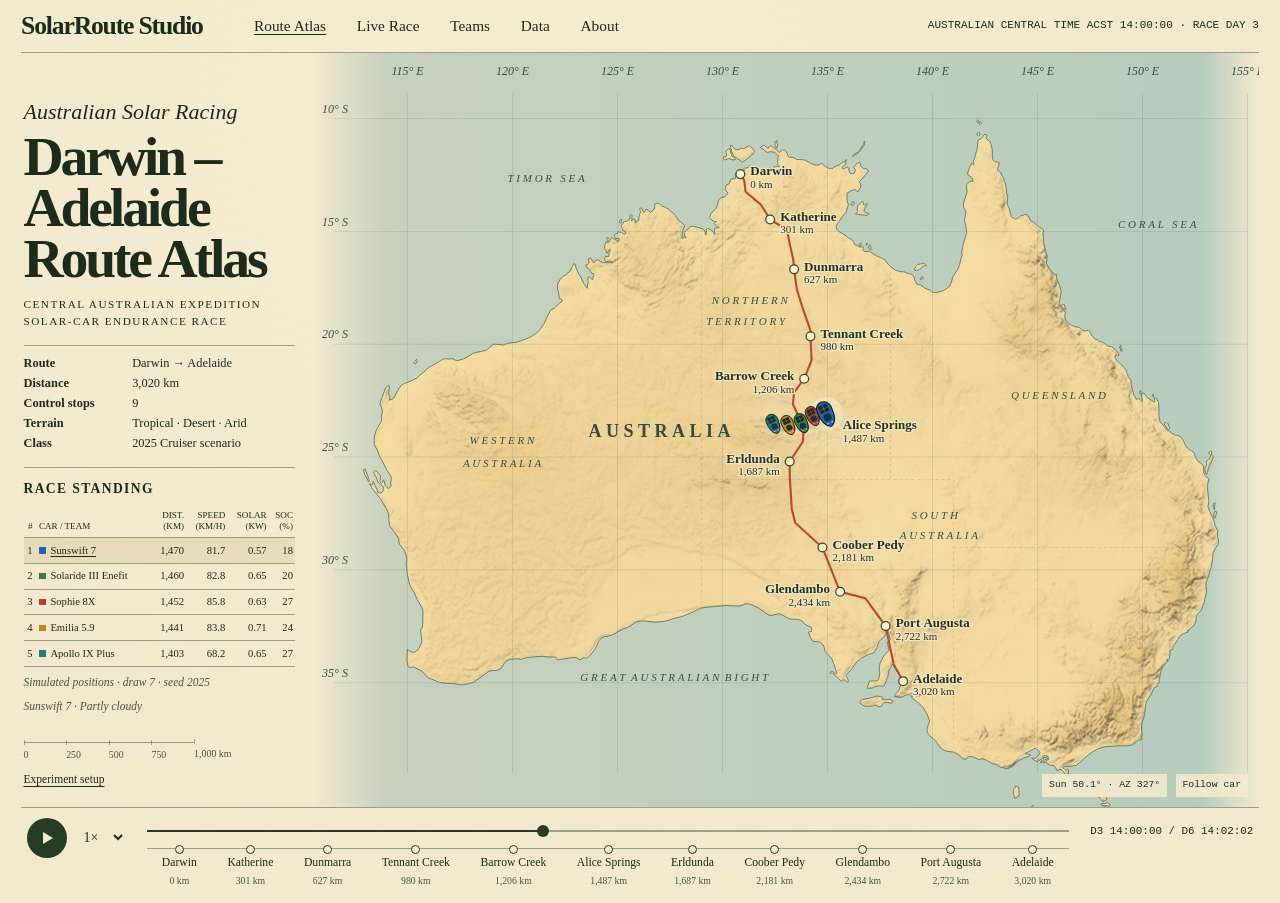
==== commit 6af85048: "Build the SolarRoute Studio relief atlas and fleet replay" ====
--- a/apps/route-lab/web/index.html
+++ b/apps/route-lab/web/index.html
@@ -3,130 +3,68 @@
 <head>
   <meta charset="utf-8">
   <meta name="viewport" content="width=device-width, initial-scale=1">
-  <title>Sunswift Route Lab</title>
-  <link rel="stylesheet" href="./lab.css">
-  <link rel="stylesheet" href="./race-control.css">
-  <script src="./lab.mjs" type="module"></script>
+  <title>Darwin–Adelaide Route Atlas · SolarRoute Studio</title>
+  <link rel="stylesheet" href="./atlas.css">
+  <script src="./atlas.mjs" type="module"></script>
 </head>
-<body class="atlas-home">
-  <header class="top">
-    <a class="brand" href="./"><span class="mark" aria-hidden="true"></span>Sunswift Route Lab</a>
+<body>
+  <header class="atlas-header">
+    <a class="atlas-brand" href="./">SolarRoute Studio</a>
     <nav aria-label="Pages">
-      <a href="./analytics.html" id="analytics-nav">Race outcomes</a>
-      <a href="./methods.html">Methods</a>
-      <details id="setup" class="atlas-setup">
-        <summary>Experiment setup</summary>
-        <div id="setup-host"><a href="./configure.html">Open setup</a></div>
-      </details>
+      <a href="./" aria-current="page">Route Atlas</a>
+      <a href="./?view=race">Live Race</a>
+      <a href="./teams.html">Teams</a>
+      <a href="./data.html">Data</a>
+      <a href="./about.html">About</a>
     </nav>
+    <output class="atlas-clock" aria-label="Race time"><span class="atlas-timezone">Australian Central Time </span><abbr title="Australian Central Standard Time">ACST</abbr> <span id="clock-text"></span></output>
   </header>
-  <main id="route-lab">
-    <p id="run-feedback" class="run-feedback" role="status">Running experiment…</p>
-    <section id="replay" aria-label="Race control" hidden>
-      <div class="atlas-spread">
-        <figure class="atlas-map">
-          <canvas id="route-map" role="img" aria-label="Atlas of the course and the three strategy cars. Their positions and battery levels are also listed in the telemetry."></canvas>
-          <div class="map-view" role="group" aria-label="Map camera">
-            <button type="button" data-camera="overview" aria-pressed="true">Overview</button>
-            <button type="button" data-camera="follow" aria-pressed="false">Follow car</button>
+  <main class="atlas-content">
+    <div class="atlas-sheet">
+      <aside class="atlas-sidebar">
+        <p class="atlas-overline">Australian Solar Racing</p>
+        <h1>Darwin –<br>Adelaide<br>Route Atlas</h1>
+        <p class="atlas-subtitle">Central Australian expedition<br>Solar-car endurance race</p>
+        <dl class="route-facts">
+          <div><dt>Route</dt><dd>Darwin → Adelaide</dd></div>
+          <div><dt>Distance</dt><dd id="route-distance">—</dd></div>
+          <div><dt>Control stops</dt><dd id="route-stops">—</dd></div>
+          <div><dt>Terrain</dt><dd>Tropical · Desert · Arid</dd></div>
+          <div><dt>Class</dt><dd>2025 Cruiser scenario</dd></div>
+        </dl>
+        <section class="atlas-rank" aria-labelledby="rank-heading">
+          <h2 id="rank-heading">Race standing</h2>
+          <div class="atlas-table-wrap">
+            <table aria-label="Simulated Cruiser race standings">
+              <thead><tr><th scope="col">#</th><th scope="col">Car / team</th><th scope="col">Dist.<br>(km)</th><th scope="col">Speed<br>(km/h)</th><th scope="col">Solar<br>(kW)</th><th scope="col">SoC<br>(%)</th></tr></thead>
+              <tbody id="standings"></tbody>
+            </table>
           </div>
-          <div class="map-sky"><span class="sky-dot" aria-hidden="true"></span><span id="map-sky"></span></div>
-          <figcaption id="map-caption"></figcaption>
-        </figure>
-        <div class="atlas-intro">
-          <p id="race-spec"></p>
-          <h1 id="route-map-heading">Darwin<br>Adelaide</h1>
-          <div class="atlas-clock">
-            <span id="race-day"></span>
-            <strong id="race-clock"></strong>
-            <span id="map-progress"></span>
-          </div>
+          <p id="atlas-status" class="atlas-note" role="status">Loading the native race replay…</p>
+          <p id="atlas-focus" class="atlas-note"></p>
+        </section>
+        <div class="atlas-bottom">
+          <div id="map-scale" class="atlas-scale" aria-hidden="true"></div>
+          <a href="./configure.html">Experiment setup</a>
         </div>
-        <section class="atlas-telemetry" aria-label="Selected strategy telemetry">
-          <div id="policy-readouts" class="policy-readouts" role="group" aria-label="Select a strategy to inspect"></div>
-          <div class="atlas-status">
-            <span id="active-policy" class="sr-only"></span>
-            <p id="race-phase" class="phase"></p>
-            <p id="race-place"></p>
-          </div>
-          <div class="atlas-instruments">
-            <div>
-              <span id="race-speed-label">Leg speed</span>
-              <output id="race-speed" aria-labelledby="race-speed-label"></output>
-            </div>
-            <div>
-              <label for="selected-charge">Battery</label>
-              <output id="selected-charge-label" for="selected-charge"></output>
-              <meter id="selected-charge" min="0" max="100" low="15" optimum="85" value="95"></meter>
-            </div>
-          </div>
-          <p id="race-plan" hidden></p>
-          <details class="atlas-conditions">
-            <summary>Leg conditions</summary>
-            <dl>
-              <div><dt>Cruise target</dt><dd id="race-target"></dd></div>
-              <div><dt>Solar output</dt><dd id="race-output"></dd></div>
-              <div><dt>Irradiance</dt><dd id="race-solar"></dd></div>
-              <div><dt>Cloud transmission</dt><dd id="race-cloud"></dd></div>
-              <div><dt>Wind</dt><dd id="race-wind"></dd></div>
-              <div><dt>Rain</dt><dd id="race-rain"></dd></div>
-              <div><dt>Road wetness</dt><dd id="race-wetness"></dd></div>
-              <div><dt>Rain chance</dt><dd id="race-rain-chance"></dd></div>
-              <div><dt>Effective pace cap</dt><dd id="race-cap"></dd></div>
-            </dl>
-          </details>
-        </section>
+      </aside>
+      <figure class="atlas-figure">
+        <canvas id="atlas-map" role="img" aria-label="Relief map of Australia, showing the five simulated Cruiser cars. Their positions and leg conditions appear in the standings."></canvas>
+        <figcaption><output id="sun-angle" aria-label="Solar position"></output><button id="map-camera" type="button" aria-pressed="false">Follow car</button></figcaption>
+      </figure>
+    </div>
+    <section id="atlas-playback" class="atlas-replay" aria-label="Race playback">
+      <div class="atlas-controls">
+        <button id="atlas-play" class="atlas-play" type="button" aria-label="Play race" disabled><span aria-hidden="true"></span></button>
+        <label class="sr-only" for="atlas-rate">Playback speed</label>
+        <select id="atlas-rate"><option value=".5">0.5×</option><option value="1" selected>1×</option><option value="2">2×</option><option value="4">4×</option></select>
       </div>
-      <section class="atlas-transport" aria-label="Replay controls">
-        <div class="playback-buttons">
-          <button type="button" id="play" class="atlas-play"><span aria-hidden="true"></span><span class="sr-only">Play replay</span></button>
-          <button type="button" id="next-rest">Next REST</button>
-          <button type="button" id="next-charge" hidden>Next top-up</button>
-        </div>
-        <label for="leg" class="sr-only">Elapsed race time</label>
-        <input id="leg" type="range" min="0" max="0" step="any" value="0">
-        <output id="leg-label" for="leg"></output>
-        <div class="replay-options">
-          <label for="replay-rate" class="sr-only">Playback rate</label>
-          <select id="replay-rate">
-            <option value="0.5">0.5×</option><option value="1" selected>1×</option>
-            <option value="2">2×</option><option value="4">4×</option>
-          </select>
-          <label for="replay-clock-mode" class="sr-only">Clock pacing</label>
-          <select id="replay-clock-mode">
-            <option value="highlights">Race highlights</option><option value="uniform">Uniform time scale</option>
-          </select>
-        </div>
-      </section>
-      <nav class="route-book" aria-label="Jump to a control stop">
-        <h2>Control stops</h2>
-        <ol id="control-stops"></ol>
-      </nav>
-      <details class="atlas-trace">
-        <summary>Energy breakdown and native log</summary>
-        <section aria-labelledby="energy-heading">
-          <div class="panel-heading"><h3 id="energy-heading">Leg energy</h3><span id="energy-place"></span></div>
-          <div id="energy-breakdown"></div>
-        </section>
-        <div class="log-head">
-          <h3>Native leg log</h3>
-          <label for="log-policy" class="sr-only">Log strategy</label>
-          <select id="log-policy" aria-label="Log strategy">
-            <option value="steady">Steady</option>
-            <option value="push">Push</option>
-            <option value="reserve-first" selected>Reserve-first</option>
-          </select>
-        </div>
-        <ol id="trace-log" class="trace-log"></ol>
-      </details>
-      <footer class="atlas-footer">
-        <p id="draw-label"></p>
-        <div class="run-actions">
-          <a href="./analytics.html" id="analytics-link">Analyse this replay point</a>
-          <button type="button" id="save-scenario" disabled>Save setup</button>
-          <button type="button" id="download-trace">Download trace</button>
-        </div>
-      </footer>
+      <div class="atlas-seek">
+        <label class="sr-only" for="atlas-time">Elapsed race time</label>
+        <input id="atlas-time" type="range" min="0" max="1" value="0" step="any" disabled>
+        <ol id="atlas-stops" class="atlas-stops" aria-label="Jump to a control stop"></ol>
+      </div>
+      <output id="atlas-duration" for="atlas-time"></output>
     </section>
   </main>
 </body>
--- a/apps/route-lab/web/atlas.css
+++ b/apps/route-lab/web/atlas.css
@@ -0,0 +1,153 @@
+:root {
+  color-scheme: light;
+  --paper: #f3e9ce;
+  --ink: #1d2b1b;
+  --muted: #465641;
+  --rule: #56634b8c;
+  --green: #263c25;
+  --serif: Georgia, "Times New Roman", serif;
+  --mono: "SFMono-Regular", Consolas, monospace;
+  --inset: clamp(.8rem, 1.65vw, 1.65rem);
+  font: 16px/1.43 var(--serif);
+  color: var(--ink);
+  background: var(--paper);
+}
+* { box-sizing: border-box; }
+body {
+  margin: 0;
+  background:
+    radial-gradient(ellipse at 40% 14%, #fff4d54a, transparent 64%),
+    repeating-linear-gradient(101deg, #85734408 0 .5px, transparent .5px 4px),
+    var(--paper);
+}
+a { color: inherit; text-underline-offset: .22em; }
+button, select, input { font: inherit; color: inherit; }
+button, select { cursor: pointer; }
+button:disabled { cursor: default; opacity: .5; }
+:focus-visible { outline: 2px solid #1e6270; outline-offset: 3px; }
+p, h1, h2, dl, dd, figure { margin: 0; }
+.sr-only { position: absolute; width: 1px; height: 1px; overflow: hidden; clip-path: inset(50%); white-space: nowrap; }
+
+.atlas-header {
+  margin-inline: var(--inset);
+  min-height: 3.3rem;
+  display: flex;
+  flex-wrap: wrap;
+  align-items: center;
+  column-gap: clamp(1.5rem, 4vw, 4rem);
+  padding: .35rem 0;
+  border-bottom: 1px solid var(--rule);
+}
+.atlas-brand { text-decoration: none; font-size: clamp(1.3rem, 2vw, 2rem); line-height: 1.16; font-weight: 700; letter-spacing: -.045em; white-space: nowrap; }
+.atlas-header nav { display: flex; flex-wrap: wrap; gap: 0 clamp(.85rem, 2.4vw, 2.7rem); align-items: baseline; }
+.atlas-header nav a { white-space: nowrap; padding: .42rem 0; font-size: clamp(.95rem, 1.2vw, 1.2rem); text-decoration: none; }
+.atlas-header nav a:hover, .atlas-header nav a[aria-current="page"] { text-decoration: underline; }
+.atlas-clock { margin-left: auto; font: .69rem/1.6 var(--mono); font-variant-numeric: tabular-nums; text-transform: uppercase; white-space: nowrap; }
+.atlas-clock abbr { text-decoration: none; }
+
+.atlas-content { margin-inline: var(--inset); }
+.atlas-sheet {
+  display: grid;
+  grid-template-columns: minmax(17.5rem, 23.5%) minmax(0, 1fr);
+  align-items: stretch;
+  min-height: clamp(35rem, calc(100svh - 9.1rem), 60rem);
+}
+.atlas-sidebar { display: flex; flex-direction: column; padding: clamp(1.6rem, 4.8vh, 3.4rem) clamp(.7rem, 1.35vw, 1.3rem) 1.25rem .15rem; }
+.atlas-overline { font-size: clamp(1.02rem, 1.72vw, 1.66rem); font-style: italic; }
+.atlas-sidebar h1 {
+  font-size: clamp(3.15rem, 4.35vw, 6rem);
+  letter-spacing: -.057em;
+  line-height: .92;
+  margin: .22rem 0 .7rem;
+}
+.atlas-subtitle { font-size: clamp(.69rem, .88vw, .92rem); line-height: 1.5; text-transform: uppercase; letter-spacing: .13em; }
+.route-facts, .atlas-rank { margin-top: .95rem; border-top: 1px solid var(--rule); padding-top: .6rem; }
+.route-facts { display: grid; gap: .2rem; font-size: clamp(.73rem, .97vw, .95rem); line-height: 1.35; }
+.route-facts div { display: grid; grid-template-columns: minmax(5.15rem, 38%) 1fr; align-items: baseline; gap: .35rem; }
+.route-facts dt { font-weight: 700; }
+.atlas-rank h2 { font-size: .85rem; text-transform: uppercase; letter-spacing: .1em; margin: .08rem 0 .45rem; }
+.atlas-table-wrap { overflow-x: auto; }
+table { width: 100%; border-collapse: collapse; font-variant-numeric: tabular-nums; }
+th, td { border-bottom: 1px solid var(--rule); padding: .29rem .11rem; }
+.atlas-rank th, .atlas-rank td { font-size: clamp(.64rem, .83vw, .81rem); text-align: right; white-space: nowrap; }
+.atlas-rank th:nth-child(2), .atlas-rank td:nth-child(2) { text-align: left; padding-left: .28rem; }
+.atlas-rank thead th { font-weight: 400; vertical-align: bottom; font-size: .57rem; line-height: 1.2; text-transform: uppercase; }
+.atlas-rank tbody tr:has(button[aria-pressed="true"]) { background: #ad9f6b30; }
+.car-select { display: inline-flex; gap: .3rem; align-items: baseline; padding: .14rem 0; border: 0; background: none; font-size: inherit; line-height: 1.05; white-space: nowrap; }
+.car-select:hover, .car-select[aria-pressed="true"] { text-decoration: underline; text-underline-offset: .18em; }
+.car-select::before { content: ""; width: .42rem; height: .42rem; background: var(--car-color); flex: none; display: inline-block; }
+.atlas-note { color: var(--muted); font-size: .72rem; font-style: italic; margin-top: .46rem; }
+.atlas-bottom { margin-top: auto; padding-top: 1.15rem; display: grid; gap: .55rem; justify-items: start; font-size: .72rem; }
+.atlas-scale { display: flex; padding-top: .3rem; max-width: 100%; color: var(--muted); font-size: .62rem; }
+.atlas-scale span { flex: 1 1 0; position: relative; padding-top: .3rem; border-top: 1px solid var(--rule); }
+.atlas-scale span::before { content: ""; position: absolute; left: 0; top: -.2rem; width: 1px; height: .35rem; background: var(--rule); }
+.atlas-scale span:last-child { flex: 0 0 auto; border: 0; white-space: nowrap; }
+
+.atlas-figure { position: relative; margin: 0; min-width: 0; min-height: 0; isolation: isolate; }
+.atlas-figure canvas { display: block; position: absolute; inset: 0; width: 100%; height: 100%; }
+.atlas-figure figcaption { position: absolute; inset: auto .7rem .62rem auto; display: flex; align-items: center; gap: .55rem; font: .61rem/1.3 var(--mono); }
+.atlas-figure output, .atlas-figure button { background: #f3e9cee8; padding: .34rem .42rem; }
+.atlas-figure button { border: 0; }
+.atlas-figure button[aria-pressed="true"], .atlas-figure button:hover { text-decoration: underline; }
+
+.atlas-replay {
+  display: grid;
+  grid-template-columns: auto minmax(0, 1fr) auto;
+  gap: clamp(.6rem, 1.65vw, 1.75rem);
+  border-top: 1px solid var(--rule);
+  padding: .6rem .35rem .8rem;
+  align-items: start;
+}
+.atlas-controls { display: flex; align-items: center; gap: .8rem; }
+.atlas-controls select { background: transparent; border: 0; font-size: .87rem; }
+.atlas-play { display: grid; place-items: center; width: 2.5rem; height: 2.5rem; border: 0; border-radius: 50%; background: var(--green); color: var(--paper); padding: 0; }
+.atlas-play span { border: .43rem solid transparent; border-left: .67rem solid currentColor; border-right: 0; margin-left: .15rem; }
+.atlas-play.is-playing span { height: .78rem; width: .67rem; border: solid currentColor; border-width: 0 .18rem; margin: 0; }
+.atlas-seek { min-width: 0; }
+#atlas-time { appearance: none; display: block; width: 100%; height: 1.65rem; padding: 0; margin: 0; background: transparent; cursor: ew-resize; }
+#atlas-time::-webkit-slider-runnable-track { height: 2px; background: linear-gradient(90deg, var(--green) 0 var(--progress, 0%), var(--rule) var(--progress, 0%) 100%); }
+#atlas-time::-webkit-slider-thumb { appearance: none; width: .76rem; height: .76rem; margin-top: -.33rem; border-radius: 50%; background: var(--green); }
+#atlas-time::-moz-range-track { height: 2px; background: var(--rule); }
+#atlas-time::-moz-range-progress { height: 2px; background: var(--green); }
+#atlas-time::-moz-range-thumb { border: 0; width: .76rem; height: .76rem; border-radius: 50%; background: var(--green); }
+#atlas-duration { font: .68rem/1.5 var(--mono); white-space: nowrap; padding-top: .3rem; }
+.atlas-stops { display: flex; list-style: none; padding: 0; margin: 0; min-width: 0; overflow-x: auto; }
+.atlas-stops li { flex: 1 0 auto; border-top: 1px solid var(--rule); margin-top: .25rem; }
+.atlas-stops button { position: relative; display: grid; place-items: center; gap: .12rem; width: 100%; padding: .38rem .22rem .15rem; border: 0; background: none; font-size: .73rem; }
+.atlas-stops button::before { content: ""; position: absolute; top: -.27rem; width: .45rem; height: .45rem; border-radius: 50%; border: 1px solid var(--green); background: var(--paper); }
+.atlas-stops button[aria-current]::before, .atlas-stops button:hover::before { background: var(--green); }
+.atlas-stops small { color: var(--muted); }
+
+.atlas-article { width: min(68rem, calc(100% - 2rem)); margin: clamp(2rem, 6vw, 5.5rem) auto; }
+.atlas-article h1 { font-size: clamp(2.7rem, 6vw, 5.25rem); line-height: 1.01; letter-spacing: -.055em; }
+.atlas-article h2 { font-size: 1.45rem; margin: 1.8rem 0 .4rem; }
+.atlas-article p { max-width: 70ch; margin: .75rem 0; }
+.atlas-article table { margin: 1rem 0; }
+.atlas-article th, .atlas-article td { padding: .65rem .75rem; text-align: left; white-space: nowrap; }
+.atlas-article th:first-child { padding-left: 0; }
+.atlas-article table span { display: block; color: var(--muted); font-size: .82rem; }
+.atlas-links { display: flex; flex-wrap: wrap; gap: .7rem 1.3rem; margin: 1.1rem 0; }
+
+@media (max-width: 1100px) {
+  .atlas-header { column-gap: 1.55rem; }
+  .atlas-header nav { column-gap: .95rem; }
+  .atlas-timezone { display: none; }
+}
+@media (max-width: 760px) {
+  .atlas-header { gap: .35rem 1rem; }
+  .atlas-header nav { order: 3; width: 100%; column-gap: .95rem; }
+  .atlas-header nav a { font-size: .91rem; }
+  .atlas-sheet { grid-template-columns: minmax(0, 1fr); }
+  .atlas-sidebar { display: grid; grid-template-columns: minmax(0, 1fr) minmax(0, 1fr); gap: .3rem .7rem; padding: .8rem 0; }
+  .atlas-overline, .atlas-rank, .atlas-bottom { grid-column: 1 / -1; }
+  .atlas-sidebar h1 { font-size: clamp(1.65rem, 5.65vw, 3.5rem); margin: .15rem 0 .25rem; }
+  .atlas-subtitle { display: none; }
+  .route-facts, .atlas-rank { margin-top: 0; }
+  .route-facts { padding-top: .35rem; font-size: .67rem; gap: .08rem; }
+  .route-facts div { grid-template-columns: minmax(3rem, 38%) 1fr; gap: .2rem; }
+  .atlas-rank thead th, .atlas-rank th, .atlas-rank td { font-size: .69rem; }
+  .atlas-bottom { display: flex; justify-content: space-between; align-items: end; padding-top: .2rem; }
+  .atlas-figure { height: clamp(19.5rem, 76vw, 30rem); }
+  .atlas-replay { grid-template-columns: auto minmax(0, 1fr); column-gap: .6rem; }
+  #atlas-duration { display: none; }
+}
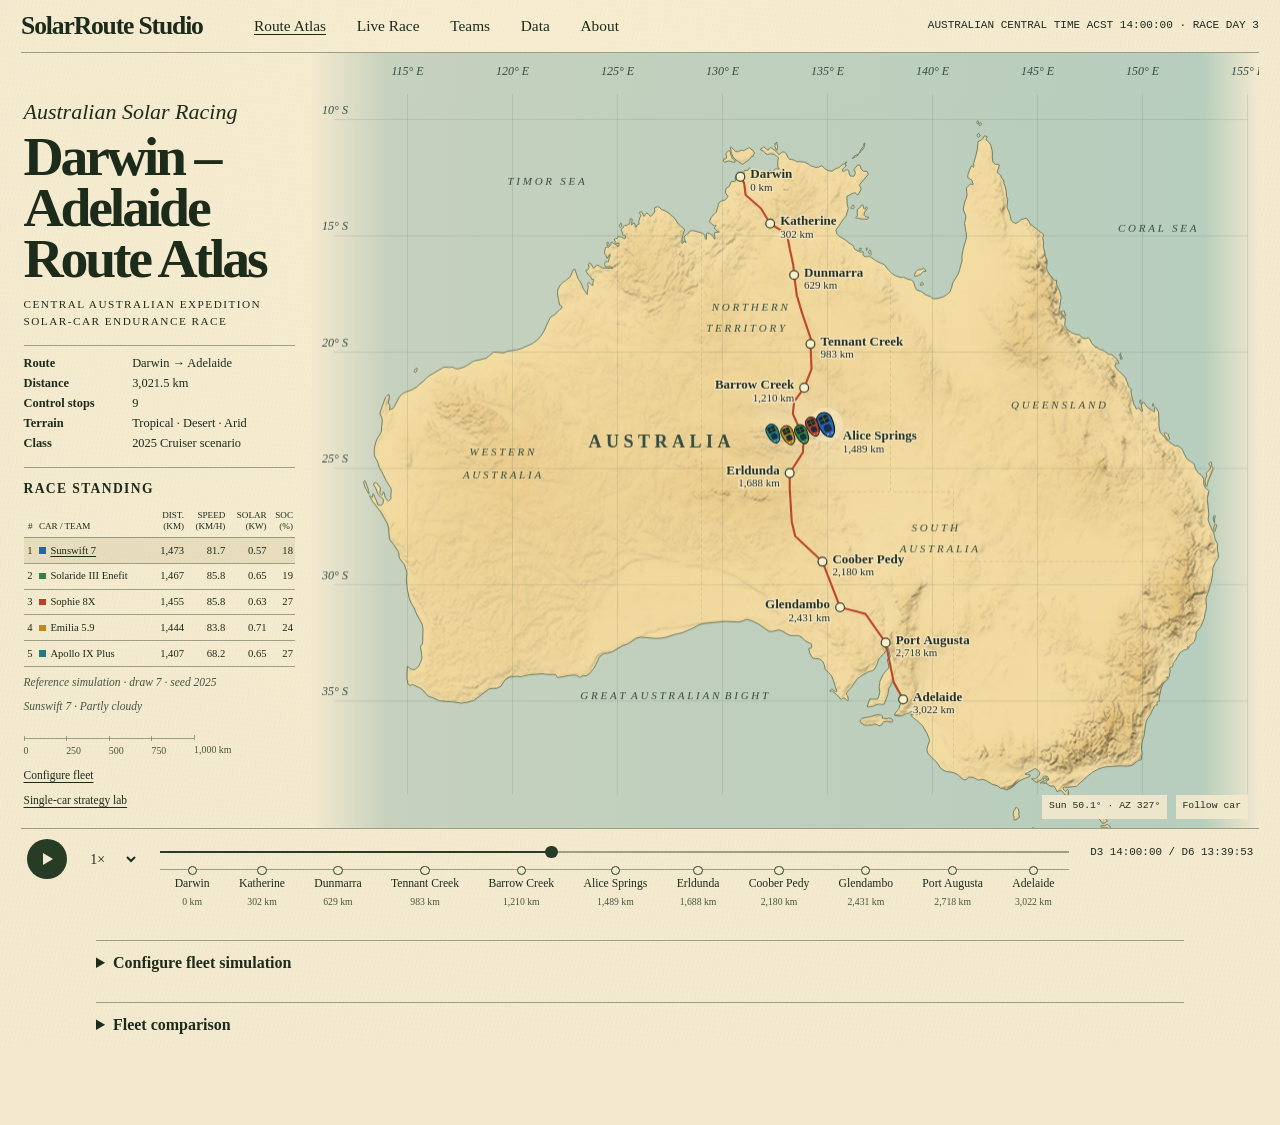
==== commit da068a8c: "Replay recorded BWSC checkpoints and run configurable fleets" ====
--- a/apps/route-lab/web/index.html
+++ b/apps/route-lab/web/index.html
@@ -5,6 +5,7 @@
   <meta name="viewport" content="width=device-width, initial-scale=1">
   <title>Darwin–Adelaide Route Atlas · SolarRoute Studio</title>
   <link rel="stylesheet" href="./atlas.css">
+  <link rel="stylesheet" href="./lab.css">
   <script src="./atlas.mjs" type="module"></script>
 </head>
 <body>
@@ -12,7 +13,7 @@
     <a class="atlas-brand" href="./">SolarRoute Studio</a>
     <nav aria-label="Pages">
       <a href="./" aria-current="page">Route Atlas</a>
-      <a href="./?view=race">Live Race</a>
+      <a href="./race.html">Live Race</a>
       <a href="./teams.html">Teams</a>
       <a href="./data.html">Data</a>
       <a href="./about.html">About</a>
@@ -40,16 +41,17 @@
               <tbody id="standings"></tbody>
             </table>
           </div>
-          <p id="atlas-status" class="atlas-note" role="status">Loading the native race replay…</p>
+          <p id="atlas-status" class="atlas-note" role="status">Loading the reference simulation…</p>
           <p id="atlas-focus" class="atlas-note"></p>
         </section>
         <div class="atlas-bottom">
           <div id="map-scale" class="atlas-scale" aria-hidden="true"></div>
-          <a href="./configure.html">Experiment setup</a>
+          <a id="configure-fleet" href="#fleet-config">Configure fleet</a>
+          <a href="./configure.html">Single-car strategy lab</a>
         </div>
       </aside>
       <figure class="atlas-figure">
-        <canvas id="atlas-map" role="img" aria-label="Relief map of Australia, showing the five simulated Cruiser cars. Their positions and leg conditions appear in the standings."></canvas>
+        <canvas id="atlas-map" role="img" aria-label="Relief map of Australia, showing the simulated Cruiser fleet. Their positions and leg conditions appear in the standings."></canvas>
         <figcaption><output id="sun-angle" aria-label="Solar position"></output><button id="map-camera" type="button" aria-pressed="false">Follow car</button></figcaption>
       </figure>
     </div>
@@ -61,11 +63,79 @@
       </div>
       <div class="atlas-seek">
         <label class="sr-only" for="atlas-time">Elapsed race time</label>
-        <input id="atlas-time" type="range" min="0" max="1" value="0" step="any" disabled>
+        <input id="atlas-time" class="atlas-range" type="range" min="0" max="1" value="0" step="any" disabled>
         <ol id="atlas-stops" class="atlas-stops" aria-label="Jump to a control stop"></ol>
       </div>
       <output id="atlas-duration" for="atlas-time"></output>
     </section>
+    <div class="atlas-article atlas-fleet-tools">
+      <details id="fleet-config" class="diagnostics">
+        <summary>Configure fleet simulation</summary>
+        <p class="field-note">Run the 2025 Cruiser presets on the same weather draws. Add a custom car to compare a different hardware or pace specification.</p>
+        <form id="fleet-form">
+          <div class="setup-grid">
+            <fieldset class="setup-card">
+              <legend>Experiment</legend>
+              <label for="fleet-model">ECM variant</label>
+              <select id="fleet-model" name="model">
+                <option value="segment">Segment</option><option value="cycle">Drive cycle</option>
+                <option value="mapped" selected>Mapped cycle</option><option value="gust">Gust-aware cycle</option>
+              </select>
+              <label for="fleet-seed">Seed</label>
+              <input id="fleet-seed" name="seed" type="text" inputmode="numeric" pattern="[0-9]{1,20}" value="2025" required>
+              <div class="field-pair">
+                <div><label for="fleet-trials">Trials</label><input id="fleet-trials" name="trials" type="number" min="1" max="500" value="256" required></div>
+                <div><label for="fleet-draw">Replay draw</label><input id="fleet-draw" name="draw" type="number" min="1" max="256" value="7" required></div>
+              </div>
+            </fieldset>
+            <fieldset class="setup-card">
+              <legend>Weather</legend>
+              <label for="fleet-weather">Forecast</label>
+              <select id="fleet-weather" name="weather"><option value="posterior">Posterior predictive</option><option value="baseline">Synthetic baseline</option></select>
+              <label for="fleet-rain">Rain exposure <span>×</span></label>
+              <input id="fleet-rain" name="rain_multiplier" type="number" min="0" max="8" step="any" value="1" required>
+              <div id="fleet-gust-settings" hidden>
+                <label for="fleet-gust">Gust spread <span>m/s</span></label>
+                <input id="fleet-gust" name="gust_sd_mps" type="number" min="0" max="15" step="any" value="2" required disabled>
+              </div>
+            </fieldset>
+            <fieldset class="setup-card">
+              <legend>Comparison car</legend>
+              <label class="fleet-toggle"><input id="fleet-add-car" type="checkbox"> Add a custom Cruiser</label>
+              <p class="field-note">The five 2025 presets are included in every run. See <a href="./teams.html">Teams</a> for their model inputs.</p>
+            </fieldset>
+          </div>
+          <fieldset id="fleet-car" class="setup-card" disabled hidden>
+            <legend>Custom Cruiser specifications</legend>
+            <div class="fleet-specs-grid">
+              <div><label for="fleet-mass">Mass <span>kg</span></label><input id="fleet-mass" name="mass_kg" type="number" min="120" max="2000" step="any" value="660" required></div>
+              <div><label for="fleet-drag">Drag area <span>m²</span></label><input id="fleet-drag" name="drag_area_m2" type="number" min=".03" max="1.5" step="any" value=".133" required></div>
+              <div><label for="fleet-rolling">Rolling coefficient</label><input id="fleet-rolling" name="rolling_coefficient" type="number" min=".001" max=".03" step="any" value=".005" required></div>
+              <div><label for="fleet-aux">Auxiliary load <span>W</span></label><input id="fleet-aux" name="auxiliary_w" type="number" min="0" max="1500" step="any" value="150" required></div>
+              <div><label for="fleet-pace">Pace ceiling <span>km/h</span></label><input id="fleet-pace" name="custom_pace_kmh" type="number" min="20" max="130" step="any" value="92" required></div>
+              <div><label for="fleet-array">Array area <span>m²</span></label><input id="fleet-array" name="array_m2" type="number" min="0" max="30" step="any" value="4.8" required></div>
+              <div><label for="fleet-cell">Cell efficiency <span>%</span></label><input id="fleet-cell" name="cell_efficiency_pct" type="number" min=".01" max="100" step="any" value="22" required></div>
+              <div><label for="fleet-pack">Usable pack <span>kWh</span></label><input id="fleet-pack" name="pack_kwh" type="number" min=".001" max="15.277777777777779" step="any" placeholder="Default · 55 MJ"></div>
+            </div>
+          </fieldset>
+          <div class="setup-submit">
+            <p id="fleet-feedback" class="field-note" role="status"></p>
+            <button id="run" type="submit" disabled>Run fleet simulation <span aria-hidden="true">→</span></button>
+          </div>
+        </form>
+      </details>
+      <details id="fleet-comparison" class="diagnostics">
+        <summary>Fleet comparison</summary>
+        <p id="current-fleet-run" class="field-note"></p>
+        <div class="atlas-table-wrap">
+          <table>
+            <thead><tr><th scope="col">Car / team</th><th scope="col">Finish rate · 95% interval</th><th scope="col">Difference vs Sunswift · 95% interval</th><th scope="col">Median race time · finishers</th></tr></thead>
+            <tbody id="current-fleet-results"></tbody>
+          </table>
+        </div>
+        <button id="fleet-download" class="download" type="button" disabled>Download run JSON</button>
+      </details>
+    </div>
   </main>
 </body>
 </html>
--- a/apps/route-lab/web/atlas.css
+++ b/apps/route-lab/web/atlas.css
@@ -5,6 +5,10 @@
   --muted: #465641;
   --rule: #56634b8c;
   --green: #263c25;
+  --field: #fbf3dd;
+  --teal: #26624d;
+  --rust: #a3412c;
+  --blue: #255d78;
   --serif: Georgia, "Times New Roman", serif;
   --mono: "SFMono-Regular", Consolas, monospace;
   --inset: clamp(.8rem, 1.65vw, 1.65rem);
@@ -104,12 +108,12 @@
 .atlas-play span { border: .43rem solid transparent; border-left: .67rem solid currentColor; border-right: 0; margin-left: .15rem; }
 .atlas-play.is-playing span { height: .78rem; width: .67rem; border: solid currentColor; border-width: 0 .18rem; margin: 0; }
 .atlas-seek { min-width: 0; }
-#atlas-time { appearance: none; display: block; width: 100%; height: 1.65rem; padding: 0; margin: 0; background: transparent; cursor: ew-resize; }
-#atlas-time::-webkit-slider-runnable-track { height: 2px; background: linear-gradient(90deg, var(--green) 0 var(--progress, 0%), var(--rule) var(--progress, 0%) 100%); }
-#atlas-time::-webkit-slider-thumb { appearance: none; width: .76rem; height: .76rem; margin-top: -.33rem; border-radius: 50%; background: var(--green); }
-#atlas-time::-moz-range-track { height: 2px; background: var(--rule); }
-#atlas-time::-moz-range-progress { height: 2px; background: var(--green); }
-#atlas-time::-moz-range-thumb { border: 0; width: .76rem; height: .76rem; border-radius: 50%; background: var(--green); }
+.atlas-range { appearance: none; display: block; width: 100%; height: 1.65rem; padding: 0; margin: 0; background: transparent; cursor: ew-resize; }
+.atlas-range::-webkit-slider-runnable-track { height: 2px; background: linear-gradient(90deg, var(--green) 0 var(--progress, 0%), var(--rule) var(--progress, 0%) 100%); }
+.atlas-range::-webkit-slider-thumb { appearance: none; width: .76rem; height: .76rem; margin-top: -.33rem; border-radius: 50%; background: var(--green); }
+.atlas-range::-moz-range-track { height: 2px; background: var(--rule); }
+.atlas-range::-moz-range-progress { height: 2px; background: var(--green); }
+.atlas-range::-moz-range-thumb { border: 0; width: .76rem; height: .76rem; border-radius: 50%; background: var(--green); }
 #atlas-duration { font: .68rem/1.5 var(--mono); white-space: nowrap; padding-top: .3rem; }
 .atlas-stops { display: flex; list-style: none; padding: 0; margin: 0; min-width: 0; overflow-x: auto; }
 .atlas-stops li { flex: 1 0 auto; border-top: 1px solid var(--rule); margin-top: .25rem; }
@@ -121,11 +125,11 @@
 .atlas-article { width: min(68rem, calc(100% - 2rem)); margin: clamp(2rem, 6vw, 5.5rem) auto; }
 .atlas-article h1 { font-size: clamp(2.7rem, 6vw, 5.25rem); line-height: 1.01; letter-spacing: -.055em; }
 .atlas-article h2 { font-size: 1.45rem; margin: 1.8rem 0 .4rem; }
-.atlas-article p { max-width: 70ch; margin: .75rem 0; }
+.atlas-article > p { max-width: 70ch; margin: .75rem 0; }
 .atlas-article table { margin: 1rem 0; }
 .atlas-article th, .atlas-article td { padding: .65rem .75rem; text-align: left; white-space: nowrap; }
 .atlas-article th:first-child { padding-left: 0; }
-.atlas-article table span { display: block; color: var(--muted); font-size: .82rem; }
+.atlas-article :is(th, td) span { display: block; color: var(--muted); font-size: .82rem; }
 .atlas-links { display: flex; flex-wrap: wrap; gap: .7rem 1.3rem; margin: 1.1rem 0; }
 
 @media (max-width: 1100px) {
@@ -151,3 +155,16 @@
   .atlas-replay { grid-template-columns: auto minmax(0, 1fr); column-gap: .6rem; }
   #atlas-duration { display: none; }
 }
+
+.archive-sidebar h1 { font-size: clamp(2.25rem, 3.5vw, 4.65rem); }
+.archive-replay { grid-template-columns: auto minmax(0, 1fr); }
+.record-jump { color: inherit; background: none; border: 0; padding: 0; text-decoration: underline; text-underline-offset: .22em; }
+.atlas-fleet-tools { margin-top: 1rem; }
+.atlas-fleet-tools form { margin-top: 1rem; }
+.fleet-toggle { display: flex; align-items: center; gap: .35rem; }
+.fleet-toggle input { width: auto; min-height: 0; margin: 0; accent-color: var(--green); }
+.fleet-specs-grid { display: grid; grid-template-columns: repeat(auto-fit, minmax(11rem, 1fr)); gap: .15rem 1rem; }
+@media (max-width: 760px) {
+  .archive-sidebar { display: block; }
+  .archive-sidebar .atlas-rank { margin-top: .6rem; }
+}
--- a/apps/route-lab/web/lab.css
+++ b/apps/route-lab/web/lab.css
@@ -0,0 +1,116 @@
+/* Experiment controls and scientific readouts share the atlas skin. */
+.workspace-nav {
+  position: relative;
+  z-index: 2;
+  display: flex;
+  flex-wrap: wrap;
+  align-items: baseline;
+  column-gap: clamp(.9rem, 2.3vw, 1.9rem);
+  margin-inline: var(--inset);
+  border-bottom: 1px solid var(--rule);
+  color: var(--muted);
+  font-size: .91rem;
+}
+.workspace-nav > a, .workspace-nav summary { padding-block: .48rem; }
+.workspace-nav > a { text-decoration: none; }
+.workspace-nav > a:hover, .workspace-nav > a[aria-current="page"] { color: var(--ink); text-decoration: underline; }
+.workspace-nav summary { cursor: pointer; }
+.atlas-article .intro { margin-bottom: 1.75rem; }
+.intro p { max-width: 66ch; margin-top: .65rem; color: var(--muted); }
+.results, .method-panel { min-width: 0; border-top: 1px solid var(--rule); padding: .9rem 0 1.2rem; }
+.results h2, .method-panel h2 { margin: 0; }
+.section-head { display: flex; align-items: baseline; justify-content: space-between; gap: .55rem 1rem; flex-wrap: wrap; }
+.readout { color: var(--teal); font: .71rem/1.55 var(--mono); margin-bottom: .22rem; }
+.readout.error, .run-feedback.error, #scenario-status.error, .trace-log .depleted strong { color: var(--rust); }
+.run-feedback { margin-block: .65rem; color: var(--muted); font: .75rem/1.55 var(--mono); }
+
+input[type="range"], meter { accent-color: var(--green); }
+input::placeholder { color: var(--muted); }
+:where(input:not([type]), input[type="text"], input[type="number"], select) {
+  min-width: 0;
+  padding: .38rem .42rem;
+  border: 1px solid var(--rule);
+  border-radius: 0;
+  background: var(--field);
+  color: var(--ink);
+}
+fieldset { min-inline-size: 0; margin: 0; padding: 0; border: 0; }
+fieldset label { display: block; margin-bottom: .22rem; font-size: .91rem; font-weight: 700; }
+fieldset label span { color: var(--muted); margin-left: .18rem; font-weight: 400; }
+fieldset input, fieldset select { width: 100%; min-height: 2.45rem; margin-bottom: .65rem; font-size: .91rem; }
+.field-pair { display: grid; grid-template-columns: repeat(2, minmax(0, 1fr)); gap: .65rem; }
+.field-note { color: var(--muted); font-size: .82rem; line-height: 1.5; }
+.setup-toolbar { display: flex; flex-wrap: wrap; align-items: baseline; gap: .45rem 1rem; margin-bottom: 1.25rem; }
+.setup-toolbar :focus-within .file-label { outline: 2px solid var(--blue); outline-offset: 3px; }
+.file-label { display: inline-block; cursor: pointer; }
+.setup-grid { display: grid; grid-template-columns: repeat(3, minmax(0, 1fr)); gap: clamp(1rem, 3vw, 2.2rem); }
+.setup-card { border-top: 1px solid var(--rule); padding-block: .55rem .3rem; }
+.setup-card legend { padding: 0 .5rem 0 0; font-size: 1.13rem; font-weight: 700; }
+.setup-card .field-note { margin: -.2rem 0 .7rem; }
+.setup-submit { display: flex; flex-wrap: wrap; justify-content: space-between; align-items: baseline; gap: .7rem; border-top: 1px solid var(--rule); margin-top: .9rem; padding-top: .8rem; }
+.setup-submit #run { min-width: 10rem; }
+.setup-submit #run span { margin-left: .6rem; }
+#run, .download, .feature-switch button, .history-switch button {
+  border: 1px solid var(--rule);
+  border-radius: 0;
+  background: transparent;
+  padding: .38rem .6rem;
+  color: var(--ink);
+  font-size: .88rem;
+}
+#run, .feature-switch [aria-pressed="true"], .history-switch [aria-pressed="true"] {
+  border-color: var(--green);
+  background: var(--green);
+  color: var(--paper);
+}
+#run:hover, .download:hover:enabled { text-decoration: underline; text-underline-offset: .18em; }
+.atlas-article .table-wrap { overflow-x: auto; }
+.atlas-article caption { color: var(--muted); font: .76rem var(--mono); text-align: left; }
+.atlas-article table thead { color: var(--muted); }
+.atlas-article table th:first-child { padding-left: 0; }
+.chart-section { padding-top: .8rem; }
+.chart-section h3 { margin: 0; }
+.chart-section p { color: var(--muted); font-size: .88rem; margin-top: .18rem; }
+.legend, .history-values { display: flex; flex-wrap: wrap; gap: .35rem 1rem; list-style: none; padding: 0; margin: .65rem 0 .12rem; font-size: .82rem; }
+.legend li { display: flex; align-items: center; gap: .38rem; }
+.legend i { width: 19px; border-top: 2px solid var(--teal); }
+.legend .push { border-top: 2px dashed var(--rust); }
+.legend .reserve { border-top: 2px dotted var(--blue); }
+.chart-section canvas, #battery, #chain-trace { display: block; width: 100%; height: clamp(13rem, 29vw, 19rem); }
+.comparison { color: var(--muted); font-size: .87rem; }
+.diagnostics, .atlas-trace { border-top: 1px solid var(--rule); padding-block: .7rem; margin-top: .95rem; }
+:is(.diagnostics, .atlas-trace) summary { cursor: pointer; font-weight: 700; }
+:is(.history-switch, .feature-switch) { display: flex; flex-wrap: wrap; gap: .28rem; }
+:is(.history-scrub, .chain-scrub) {
+  display: grid;
+  grid-template-columns: auto minmax(0, 1fr) auto;
+  align-items: center;
+  gap: .6rem;
+  font-size: .87rem;
+}
+:is(.history-scrub, .chain-scrub) input { width: 100%; min-width: 0; margin: 0; }
+.history-scrub output, .history-values, .chain-scrub output { color: var(--muted); font: .73rem var(--mono); }
+.chain-chart { margin-block: .55rem; background: #ab9c6c15; border-block: 1px solid var(--rule); }
+.method-panel .section-head { margin-bottom: .45rem; }
+.method-panel p:not(.readout) { max-width: 69ch; margin-bottom: .55rem; line-height: 1.55; }
+.chain-stats, .posterior-stats { display: grid; grid-template-columns: repeat(4, minmax(0, 1fr)); gap: .55rem; margin-top: .7rem; }
+.posterior-stats { grid-template-columns: repeat(3, minmax(0, 1fr)); }
+.chain-stats > div, .posterior-stats > div { display: grid; gap: .18rem; min-width: 0; border-top: 1px solid var(--rule); padding: .4rem .1rem; font: .76rem/1.35 var(--mono); }
+.chain-stats small, .posterior-stats dt { color: var(--muted); font: .8rem var(--serif); }
+.method-grid .method-panel { display: grid; grid-template-columns: minmax(9rem, 1fr) minmax(0, 3fr); gap: .16rem clamp(1rem, 5vw, 3.5rem); }
+.method-grid h2 { grid-row: 1 / span 3; }
+.method-grid p, .method-grid code { grid-column: 2; }
+.method-grid code { color: var(--teal); font: .8rem/1.55 var(--mono); overflow-wrap: anywhere; }
+.method-sources { border-top: 1px solid var(--rule); }
+
+@media (max-width: 790px) {
+  .setup-grid { grid-template-columns: 1fr; }
+}
+@media (max-width: 610px) {
+  .method-grid .method-panel { display: block; }
+  .method-grid h2 { margin-bottom: .42rem; }
+  .chain-stats { grid-template-columns: repeat(2, minmax(0, 1fr)); }
+  .posterior-stats { grid-template-columns: minmax(0, 1fr); }
+  :is(.history-scrub, .chain-scrub) { grid-template-columns: minmax(0, 1fr) auto; }
+  :is(.history-scrub, .chain-scrub) label { grid-column: 1 / -1; }
+}
